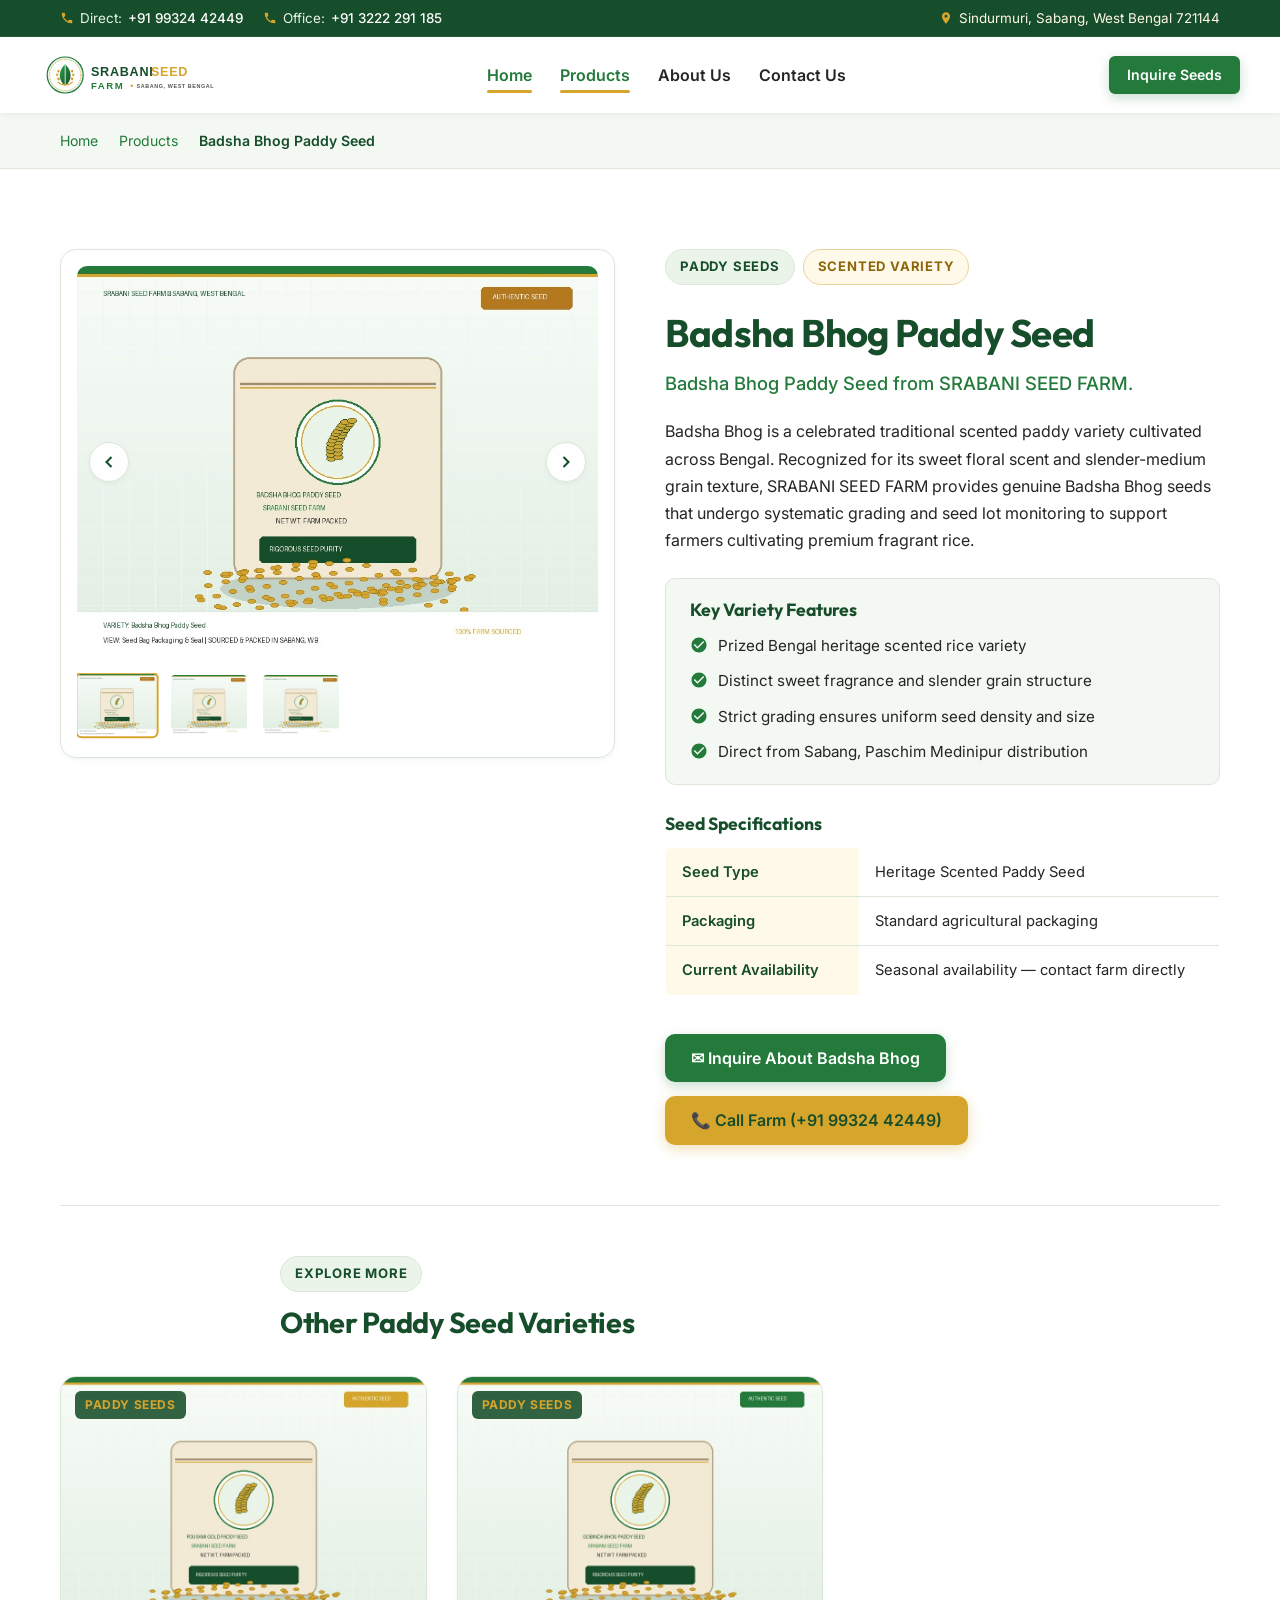
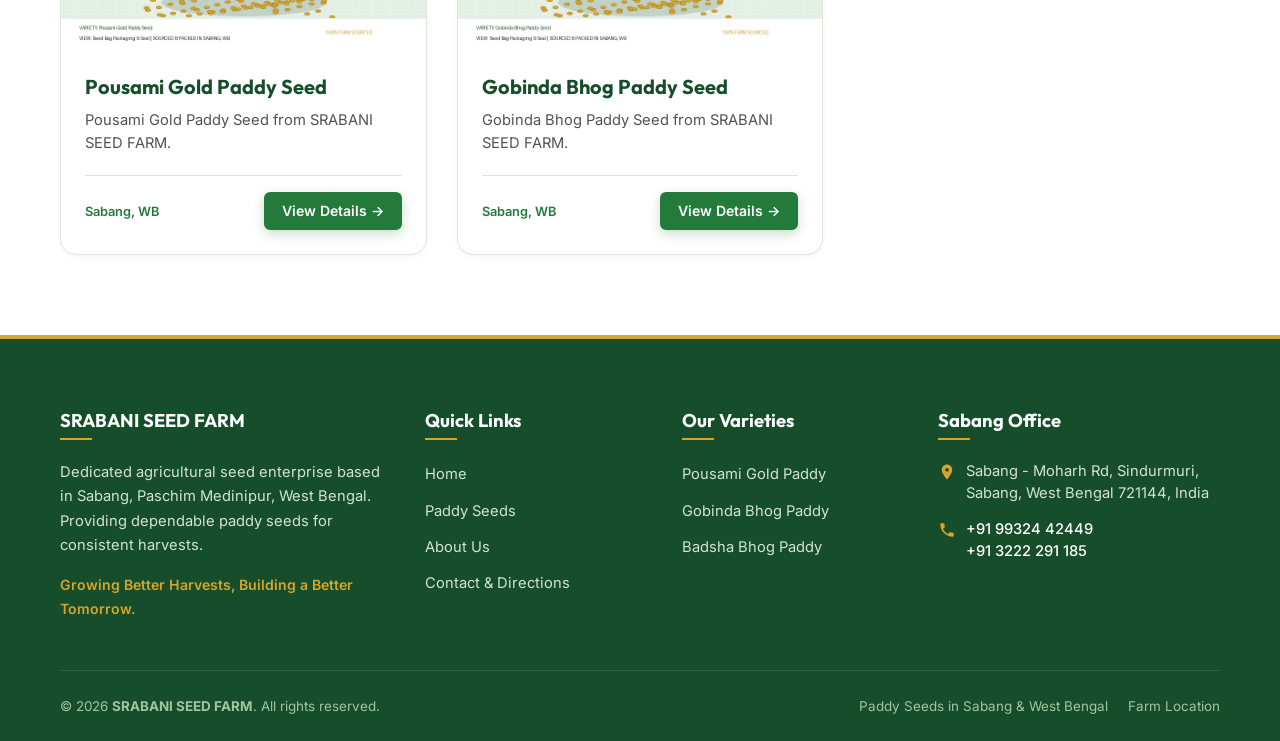
==== products/badsha-bhog/index.html @ 41fe7111 "Add Pousami Gold product page, robots.txt, and sitemap.xml - Created a new HTML file for the Pousami" ====
<!DOCTYPE html>
<html lang="en">
<head>
  <meta charset="UTF-8">
  <meta name="viewport" content="width=device-width, initial-scale=1.0">
  <title>Badsha Bhog Paddy Seed | SRABANI SEED FARM, Sabang</title>
  <meta name="description" content="Badsha Bhog heritage scented paddy seed from SRABANI SEED FARM in Sabang, West Bengal. Selected for delicate floral fragrance, fine grains, and strong field emergence.">
  <meta name="keywords" content="Badsha Bhog Paddy Seed, Badsha Bhog seeds West Bengal, scented rice seeds Sabang, heritage paddy seeds Bengal, SRABANI SEED FARM">
  <meta name="robots" content="index, follow">
  <link rel="canonical" href="https://srabaniseedfarm.com/products/badsha-bhog/">

  <!-- Open Graph -->
  <meta property="og:type" content="product">
  <meta property="og:url" content="https://srabaniseedfarm.com/products/badsha-bhog/">
  <meta property="og:title" content="Badsha Bhog Paddy Seed | SRABANI SEED FARM, Sabang">
  <meta property="og:description" content="Badsha Bhog Paddy Seed from SRABANI SEED FARM. Celebrated Bengal scented rice seed lot.">
  <meta property="og:image" content="https://srabaniseedfarm.com/assets/images/products/badsha-bhog-1.jpg">

  <!-- Twitter Card -->
  <meta name="twitter:card" content="summary_large_image">
  <meta name="twitter:title" content="Badsha Bhog Paddy Seed | SRABANI SEED FARM">
  <meta name="twitter:description" content="Badsha Bhog heritage scented paddy seed from SRABANI SEED FARM in Sabang, West Bengal.">
  <meta name="twitter:image" content="https://srabaniseedfarm.com/assets/images/products/badsha-bhog-1.jpg">

  <!-- Favicon & Manifest -->
  <link rel="icon" type="image/svg+xml" href="../../assets/images/favicon.svg">
  <link rel="manifest" href="../../manifest.webmanifest">
  <meta name="theme-color" content="#237A3B">

  <!-- Stylesheets -->
  <link rel="stylesheet" href="../../assets/css/style.css">
  <link rel="stylesheet" href="../../assets/css/responsive.css">

  <!-- Google Fonts -->
  <link rel="preconnect" href="https://fonts.googleapis.com">
  <link rel="preconnect" href="https://fonts.gstatic.com" crossorigin>
  <link href="https://fonts.googleapis.com/css2?family=Inter:wght@400;500;600;700&family=Outfit:wght@600;700;800&display=swap" rel="stylesheet">

  <!-- JSON-LD Structured Data: Breadcrumb & Product -->
  <script type="application/ld+json">
  {
    "@context": "https://schema.org",
    "@graph": [
      {
        "@type": "BreadcrumbList",
        "itemListElement": [
          {
            "@type": "ListItem",
            "position": 1,
            "name": "Home",
            "item": "https://srabaniseedfarm.com/"
          },
          {
            "@type": "ListItem",
            "position": 2,
            "name": "Paddy Seeds",
            "item": "https://srabaniseedfarm.com/products.html"
          },
          {
            "@type": "ListItem",
            "position": 3,
            "name": "Badsha Bhog Paddy Seed",
            "item": "https://srabaniseedfarm.com/products/badsha-bhog/"
          }
        ]
      },
      {
        "@type": "Product",
        "@id": "https://srabaniseedfarm.com/products/badsha-bhog/#product",
        "name": "Badsha Bhog Paddy Seed",
        "image": [
          "https://srabaniseedfarm.com/assets/images/products/badsha-bhog-1.jpg",
          "https://srabaniseedfarm.com/assets/images/products/badsha-bhog-2.jpg",
          "https://srabaniseedfarm.com/assets/images/products/badsha-bhog-3.jpg"
        ],
        "description": "Badsha Bhog is a celebrated traditional scented paddy variety cultivated across Bengal. Recognized for its sweet floral scent and slender-medium grain texture, SRABANI SEED FARM provides genuine Badsha Bhog seeds that undergo systematic grading and seed lot monitoring to support farmers cultivating premium fragrant rice.",
        "category": "Paddy Seeds",
        "brand": {
          "@type": "Brand",
          "name": "SRABANI SEED FARM"
        },
        "offers": {
          "@type": "Offer",
          "priceCurrency": "INR",
          "availability": "https://schema.org/InStock",
          "itemCondition": "https://schema.org/NewCondition",
          "url": "https://srabaniseedfarm.com/products/badsha-bhog/",
          "seller": {
            "@type": "LocalBusiness",
            "name": "SRABANI SEED FARM",
            "telephone": "+919932442449",
            "address": {
              "@type": "PostalAddress",
              "streetAddress": "Sabang - Moharh Rd, Sindurmuri",
              "addressLocality": "Sabang",
              "addressRegion": "West Bengal",
              "postalCode": "721144",
              "addressCountry": "IN"
            }
          }
        }
      }
    ]
  }
  </script>
</head>
<body>
  <a href="#mainContent" class="skip-link">Skip to main content</a>

  <!-- Top Utility Bar -->
  <aside class="top-bar" aria-label="Quick contact and location info">
    <div class="container top-bar-inner">
      <ul class="top-info-list">
        <li class="top-info-item">
          <svg viewBox="0 0 24 24"><path d="M6.62 10.79a15.053 15.053 0 006.59 6.59l2.2-2.2c.27-.27.67-.36 1.02-.24 1.12.37 2.33.57 3.57.57.55 0 1 .45 1 1V20c0 .55-.45 1-1 1-9.39 0-17-7.61-17-17 0-.55.45-1 1-1h3.5c.55 0 1 .45 1 1 0 1.25.2 2.45.57 3.57.11.35.03.74-.25 1.02l-2.2 2.2z"/></svg>
          <span>Direct:</span>
          <a href="tel:+919932442449" class="top-info-link">+91 99324 42449</a>
        </li>
        <li class="top-info-item">
          <svg viewBox="0 0 24 24"><path d="M20 15.5c-1.25 0-2.45-.2-3.57-.57a1.02 1.02 0 00-1.02.24l-2.2 2.2a15.053 15.053 0 01-6.59-6.59l2.2-2.2c.28-.28.36-.67.25-1.02A11.36 11.36 0 018.5 4c0-.55-.45-1-1-1H4c-.55 0-1 .45-1 1 0 9.39 7.61 17 17 17 .55 0 1-.45 1-1v-3.5c0-.55-.45-1-1-1z"/></svg>
          <span>Office:</span>
          <a href="tel:+913222291185" class="top-info-link">+91 3222 291 185</a>
        </li>
      </ul>
      <div class="top-location-badge">
        <svg width="14" height="14" viewBox="0 0 24 24" fill="#D6A52C"><path d="M12 2C8.13 2 5 5.13 5 9c0 5.25 7 13 7 13s7-7.75 7-13c0-3.87-3.13-7-7-7zm0 9.5c-1.38 0-2.5-1.12-2.5-2.5s1.12-2.5 2.5-2.5 2.5 1.12 2.5 2.5-1.12 2.5-2.5 2.5z"/></svg>
        <span>Sindurmuri, Sabang, West Bengal 721144</span>
      </div>
    </div>
  </aside>

  <!-- Main Header -->
  <header class="site-header">
    <div class="container navbar">
      <a href="../../index.html" class="brand-link" aria-label="SRABANI SEED FARM Homepage">
        <img src="../../assets/images/logo.svg" alt="SRABANI SEED FARM – Agricultural Seeds" class="brand-logo-img" width="220" height="55">
      </a>
      <nav aria-label="Main Navigation">
        <ul class="nav-menu">
          <li><a href="../../index.html" class="nav-link">Home</a></li>
          <li><a href="../../products.html" class="nav-link active">Products</a></li>
          <li><a href="../../about.html" class="nav-link">About Us</a></li>
          <li><a href="../../contact.html" class="nav-link">Contact Us</a></li>
        </ul>
      </nav>
      <a href="../../contact.html" class="btn btn-sm btn-primary nav-cta-btn">Inquire Seeds</a>
      <button type="button" class="mobile-nav-toggle" aria-label="Open mobile navigation menu" aria-expanded="false">
        <svg viewBox="0 0 24 24"><line x1="3" y1="6" x2="21" y2="6"></line><line x1="3" y1="12" x2="21" y2="12"></line><line x1="3" y1="18" x2="21" y2="18"></line></svg>
      </button>
    </div>
  </header>

  <!-- Mobile Drawer -->
  <div class="mobile-drawer" role="dialog" aria-modal="true" aria-label="Mobile Navigation Drawer">
    <div class="mobile-drawer-header">
      <img src="../../assets/images/logo.svg" alt="SRABANI SEED FARM" width="160" height="40">
      <button type="button" class="mobile-drawer-close" aria-label="Close navigation menu">&times;</button>
    </div>
    <ul class="mobile-nav-list">
      <li><a href="../../index.html" class="mobile-nav-link">Home</a></li>
      <li><a href="../../products.html" class="mobile-nav-link active">Products</a></li>
      <li><a href="../../about.html" class="mobile-nav-link">About Us</a></li>
      <li><a href="../../contact.html" class="mobile-nav-link">Contact Us</a></li>
    </ul>
    <div class="mobile-drawer-contact">
      <p style="font-size: 0.85rem; color: #525252; margin-bottom: 8px;"><strong>Farm Address:</strong><br>Sabang - Moharh Rd, Sindurmuri, Sabang, WB 721144</p>
      <a href="tel:+919932442449" class="btn btn-sm btn-primary btn-block">📞 Call +91 99324 42449</a>
    </div>
  </div>
  <div class="mobile-drawer-overlay"></div>

  <!-- Breadcrumb Bar -->
  <section class="section-bg-alt" style="padding: 16px 0; border-bottom: 1px solid var(--border-light);">
    <div class="container">
      <nav class="breadcrumb-nav" style="justify-content: flex-start; color: var(--muted-text);" aria-label="Breadcrumbs">
        <a href="../../index.html" style="color: var(--primary-green);">Home</a>
        <span class="breadcrumb-separator">/</span>
        <a href="../../products.html" style="color: var(--primary-green);">Products</a>
        <span class="breadcrumb-separator">/</span>
        <span id="breadcrumbProduct" aria-current="page" style="color: var(--dark-green); font-weight: 600;">Badsha Bhog Paddy Seed</span>
      </nav>
    </div>
  </section>

  <!-- Main Content (Pre-rendered for complete SEO crawlability & hydrated by JS) -->
  <main id="mainContent" class="section">
    <div class="container">
      <div id="productDetailsApp" data-static-slug="badsha-bhog">
        <div class="product-details-container">
          <!-- Left Column: Carousel Mount -->
          <div id="carouselMount">
            <div class="carousel-wrapper">
              <div class="carousel-viewport">
                <img 
                  id="carouselMainImg" 
                  src="../../assets/images/products/badsha-bhog-1.jpg" 
                  alt="Badsha Bhog Paddy Seed premium scented seed lot" 
                  class="carousel-main-img fallbackable"
                  width="800"
                  height="600"
                >
                <button type="button" class="carousel-nav-btn carousel-prev-btn" aria-label="Previous Image">
                  <svg width="20" height="20" viewBox="0 0 24 24" fill="none" stroke="currentColor" stroke-width="2.5"><polyline points="15 18 9 12 15 6"></polyline></svg>
                </button>
                <button type="button" class="carousel-nav-btn carousel-next-btn" aria-label="Next Image">
                  <svg width="20" height="20" viewBox="0 0 24 24" fill="none" stroke="currentColor" stroke-width="2.5"><polyline points="9 18 15 12 9 6"></polyline></svg>
                </button>
              </div>
              <div class="carousel-thumbnails">
                <button type="button" class="carousel-thumb-btn active" data-index="0" aria-label="View photo 1">
                  <img src="../../assets/images/products/badsha-bhog-1.jpg" alt="Badsha Bhog seed package" class="carousel-thumb-img fallbackable">
                </button>
                <button type="button" class="carousel-thumb-btn" data-index="1" aria-label="View photo 2">
                  <img src="../../assets/images/products/badsha-bhog-2.jpg" alt="Badsha Bhog grain sample" class="carousel-thumb-img fallbackable">
                </button>
                <button type="button" class="carousel-thumb-btn" data-index="2" aria-label="View photo 3">
                  <img src="../../assets/images/products/badsha-bhog-3.jpg" alt="Badsha Bhog farm tillers" class="carousel-thumb-img fallbackable">
                </button>
              </div>
            </div>
          </div>

          <!-- Right Column: Pre-rendered Product Information -->
          <div class="product-info-col">
            <div class="product-badge-group">
              <span id="productCategory" class="pill-badge">Paddy Seeds</span>
              <span class="pill-badge pill-badge-gold">Scented Variety</span>
            </div>

            <h1 id="productTitle" class="product-detail-title">Badsha Bhog Paddy Seed</h1>

            <p id="productShortDesc" class="product-short-desc">
              Badsha Bhog Paddy Seed from SRABANI SEED FARM.
            </p>

            <div id="productFullDesc" class="product-full-desc">
              Badsha Bhog is a celebrated traditional scented paddy variety cultivated across Bengal. Recognized for its sweet floral scent and slender-medium grain texture, SRABANI SEED FARM provides genuine Badsha Bhog seeds that undergo systematic grading and seed lot monitoring to support farmers cultivating premium fragrant rice.
            </div>

            <div id="productFeaturesWrap" class="product-features-wrap">
              <h3 class="features-heading">Key Variety Features</h3>
              <ul id="productFeaturesList" class="features-list">
                <li class="feature-item">
                  <svg viewBox="0 0 24 24"><path d="M12 2C6.48 2 2 6.48 2 12s4.48 10 10 10 10-4.48 10-10S17.52 2 12 2zm-2 15l-5-5 1.41-1.41L10 14.17l7.59-7.59L19 8l-9 9z"/></svg>
                  <span>Prized Bengal heritage scented rice variety</span>
                </li>
                <li class="feature-item">
                  <svg viewBox="0 0 24 24"><path d="M12 2C6.48 2 2 6.48 2 12s4.48 10 10 10 10-4.48 10-10S17.52 2 12 2zm-2 15l-5-5 1.41-1.41L10 14.17l7.59-7.59L19 8l-9 9z"/></svg>
                  <span>Distinct sweet fragrance and slender grain structure</span>
                </li>
                <li class="feature-item">
                  <svg viewBox="0 0 24 24"><path d="M12 2C6.48 2 2 6.48 2 12s4.48 10 10 10 10-4.48 10-10S17.52 2 12 2zm-2 15l-5-5 1.41-1.41L10 14.17l7.59-7.59L19 8l-9 9z"/></svg>
                  <span>Strict grading ensures uniform seed density and size</span>
                </li>
                <li class="feature-item">
                  <svg viewBox="0 0 24 24"><path d="M12 2C6.48 2 2 6.48 2 12s4.48 10 10 10 10-4.48 10-10S17.52 2 12 2zm-2 15l-5-5 1.41-1.41L10 14.17l7.59-7.59L19 8l-9 9z"/></svg>
                  <span>Direct from Sabang, Paschim Medinipur distribution</span>
                </li>
              </ul>
            </div>

            <!-- Specifications Table -->
            <div id="productSpecsWrap" class="product-specs-wrap">
              <h3 class="specs-heading">Seed Specifications</h3>
              <table class="specs-table">
                <caption class="sr-only" style="position: absolute; width: 1px; height: 1px; padding: 0; margin: -1px; overflow: hidden; clip: rect(0,0,0,0); border: 0;">Badsha Bhog Seed Specifications</caption>
                <tbody id="productSpecsBody">
                  <tr>
                    <th scope="row">Seed Type</th>
                    <td>Heritage Scented Paddy Seed</td>
                  </tr>
                  <tr>
                    <th scope="row">Packaging</th>
                    <td>Standard agricultural packaging</td>
                  </tr>
                  <tr>
                    <th scope="row">Current Availability</th>
                    <td>Seasonal availability — contact farm directly</td>
                  </tr>
                </tbody>
              </table>
            </div>

            <div class="product-cta-group">
              <a id="inquireProductBtn" href="../../contact.html?product=Badsha%20Bhog%20Paddy%20Seed" class="btn btn-primary">
                ✉ Inquire About Badsha Bhog
              </a>
              <a href="tel:+919932442449" class="btn btn-golden">
                📞 Call Farm (+91 99324 42449)
              </a>
            </div>
          </div>
        </div>

        <!-- Related Products Section -->
        <section id="relatedProductsSection" class="related-products-section">
          <div class="section-heading-wrap" style="margin-bottom: 36px; text-align: left;">
            <span class="pill-badge">Explore More</span>
            <h2 class="section-title" style="font-size: 1.8rem;">Other Paddy Seed Varieties</h2>
          </div>
          <div id="relatedProductsGrid" class="products-grid">
            <article class="product-card">
              <div class="product-card-img-wrap">
                <a href="../pousami-gold/index.html">
                  <img src="../../assets/images/products/pousami-gold-1.jpg" alt="Pousami Gold Paddy Seed" class="product-card-img fallbackable" loading="lazy">
                </a>
                <span class="product-card-badge">Paddy Seeds</span>
              </div>
              <div class="product-card-body">
                <h3 class="product-card-title"><a href="../pousami-gold/index.html">Pousami Gold Paddy Seed</a></h3>
                <p class="product-card-desc">Pousami Gold Paddy Seed from SRABANI SEED FARM.</p>
                <div class="product-card-footer">
                  <span class="product-origin-label">Sabang, WB</span>
                  <a href="../pousami-gold/index.html" class="btn btn-sm btn-primary">View Details &rarr;</a>
                </div>
              </div>
            </article>

            <article class="product-card">
              <div class="product-card-img-wrap">
                <a href="../gobinda-bhog/index.html">
                  <img src="../../assets/images/products/gobinda-bhog-1.jpg" alt="Gobinda Bhog Paddy Seed" class="product-card-img fallbackable" loading="lazy">
                </a>
                <span class="product-card-badge">Paddy Seeds</span>
              </div>
              <div class="product-card-body">
                <h3 class="product-card-title"><a href="../gobinda-bhog/index.html">Gobinda Bhog Paddy Seed</a></h3>
                <p class="product-card-desc">Gobinda Bhog Paddy Seed from SRABANI SEED FARM.</p>
                <div class="product-card-footer">
                  <span class="product-origin-label">Sabang, WB</span>
                  <a href="../gobinda-bhog/index.html" class="btn btn-sm btn-primary">View Details &rarr;</a>
                </div>
              </div>
            </article>
          </div>
        </section>
      </div>

      <div id="productNotFound" style="display: none;"></div>
    </div>
  </main>

  <!-- Footer -->
  <footer class="site-footer">
    <div class="container">
      <div class="footer-grid">
        <div>
          <h3 class="footer-col-title">SRABANI SEED FARM</h3>
          <p class="footer-about-text">
            Dedicated agricultural seed enterprise based in Sabang, Paschim Medinipur, West Bengal. Providing dependable paddy seeds for consistent harvests.
          </p>
          <div style="color: var(--golden); font-size: 0.88rem; font-weight: 600;">
            Growing Better Harvests, Building a Better Tomorrow.
          </div>
        </div>
        <div>
          <h4 class="footer-col-title">Quick Links</h4>
          <ul class="footer-links-list">
            <li><a href="../../index.html" class="footer-link">Home</a></li>
            <li><a href="../../products.html" class="footer-link">Paddy Seeds</a></li>
            <li><a href="../../about.html" class="footer-link">About Us</a></li>
            <li><a href="../../contact.html" class="footer-link">Contact & Directions</a></li>
          </ul>
        </div>
        <div>
          <h4 class="footer-col-title">Our Varieties</h4>
          <ul class="footer-links-list">
            <li><a href="../pousami-gold/index.html" class="footer-link">Pousami Gold Paddy</a></li>
            <li><a href="../gobinda-bhog/index.html" class="footer-link">Gobinda Bhog Paddy</a></li>
            <li><a href="../badsha-bhog/index.html" class="footer-link">Badsha Bhog Paddy</a></li>
          </ul>
        </div>
        <div>
          <h4 class="footer-col-title">Sabang Office</h4>
          <ul class="footer-contact-list">
            <li class="footer-contact-item">
              <svg viewBox="0 0 24 24"><path d="M12 2C8.13 2 5 5.13 5 9c0 5.25 7 13 7 13s7-7.75 7-13c0-3.87-3.13-7-7-7zm0 9.5c-1.38 0-2.5-1.12-2.5-2.5s1.12-2.5 2.5-2.5 2.5 1.12 2.5 2.5-1.12 2.5-2.5 2.5z"/></svg>
              <span>Sabang - Moharh Rd, Sindurmuri, Sabang, West Bengal 721144, India</span>
            </li>
            <li class="footer-contact-item">
              <svg viewBox="0 0 24 24"><path d="M6.62 10.79a15.053 15.053 0 006.59 6.59l2.2-2.2c.27-.27.67-.36 1.02-.24 1.12.37 2.33.57 3.57.57.55 0 1 .45 1 1V20c0 .55-.45 1-1 1-9.39 0-17-7.61-17-17 0-.55.45-1 1-1h3.5c.55 0 1 .45 1 1 0 1.25.2 2.45.57 3.57.11.35.03.74-.25 1.02l-2.2 2.2z"/></svg>
              <div>
                <a href="tel:+919932442449">+91 99324 42449</a><br>
                <a href="tel:+913222291185">+91 3222 291 185</a>
              </div>
            </li>
          </ul>
        </div>
      </div>
      <div class="footer-bottom">
        <div>
          &copy; <span class="current-year">2026</span> <strong>SRABANI SEED FARM</strong>. All rights reserved.
        </div>
        <div class="footer-bottom-links">
          <span>Paddy Seeds in Sabang &amp; West Bengal</span>
          <a href="../../contact.html">Farm Location</a>
        </div>
      </div>
    </div>
  </footer>

  <aside class="floating-contact-bar" aria-label="Mobile quick actions">
    <div class="floating-contact-inner">
      <a href="tel:+919932442449" class="btn btn-sm btn-primary">
        📞 Call Farm
      </a>
      <a href="../../contact.html?product=Badsha%20Bhog" class="btn btn-sm btn-golden">
        ✉ Inquire
      </a>
    </div>
  </aside>

  <!-- JavaScript -->
  <script src="../../assets/js/main.js" defer></script>
  <script src="../../assets/js/product-details.js" defer></script>
  <script src="../../assets/js/seo.js" defer></script>
</body>
</html>
---- assets/css/style.css ----
/* ==========================================================================
   SRABANI SEED FARM – Master Stylesheet
   Color Palette:
   - Primary Green: #237A3B
   - Dark Green:    #164D2A
   - Golden:        #D6A52C
   - White:         #FFFFFF
   - Light Green:   #EAF4E9
   - Cream:         #FFF9E9
   - Dark Text:     #252525
   ========================================================================== */

:root {
  --primary-green: #237A3B;
  --dark-green: #164D2A;
  --golden: #D6A52C;
  --golden-hover: #BF8E1B;
  --golden-light: #FFF4D6;
  --white: #FFFFFF;
  --light-green: #EAF4E9;
  --light-green-alt: #F3F8F2;
  --cream: #FFF9E9;
  --dark-text: #252525;
  --muted-text: #525252;
  --border-light: #DCE7DA;
  --border-golden: #EBD49C;
  --focus-ring: rgba(214, 165, 44, 0.45);
  
  --font-sans: 'Inter', -apple-system, BlinkMacSystemFont, "Segoe UI", Roboto, "Helvetica Neue", Arial, sans-serif;
  --font-heading: 'Outfit', -apple-system, BlinkMacSystemFont, "Segoe UI", Roboto, sans-serif;
  
  --shadow-sm: 0 2px 5px rgba(22, 77, 42, 0.05);
  --shadow-md: 0 6px 18px rgba(22, 77, 42, 0.08);
  --shadow-lg: 0 14px 34px rgba(22, 77, 42, 0.12);
  --shadow-hover: 0 10px 25px rgba(35, 122, 59, 0.18);
  
  --radius-sm: 6px;
  --radius-md: 10px;
  --radius-lg: 16px;
  --radius-full: 9999px;
  
  --transition-fast: 0.2s ease;
  --transition-normal: 0.3s ease;
  --max-width: 1200px;
}

/* ==========================================================================
   Base & Reset
   ========================================================================== */

*, *::before, *::after {
  box-sizing: border-box;
  margin: 0;
  padding: 0;
}

html {
  font-size: 16px;
  scroll-behavior: smooth;
  -webkit-text-size-adjust: 100%;
}

body {
  font-family: var(--font-sans);
  font-size: 1rem;
  line-height: 1.65;
  color: var(--dark-text);
  background-color: var(--white);
  overflow-x: hidden;
  display: flex;
  flex-direction: column;
  min-height: 100vh;
}

img, svg {
  display: block;
  max-width: 100%;
  height: auto;
}

a {
  color: var(--primary-green);
  text-decoration: none;
  transition: color var(--transition-fast);
}

a:hover {
  color: var(--dark-green);
}

a:focus-visible, button:focus-visible, input:focus-visible, textarea:focus-visible {
  outline: 3px solid var(--golden);
  outline-offset: 3px;
}

/* Skip link for Accessibility */
.skip-link {
  position: absolute;
  top: -100px;
  left: 20px;
  background: var(--dark-green);
  color: var(--white);
  padding: 12px 20px;
  z-index: 9999;
  border-radius: var(--radius-sm);
  font-weight: 600;
  transition: top var(--transition-fast);
}

.skip-link:focus {
  top: 20px;
}

/* Container */
.container {
  width: 100%;
  max-width: var(--max-width);
  margin-left: auto;
  margin-right: auto;
  padding-left: 20px;
  padding-right: 20px;
}

.container-narrow {
  max-width: 860px;
}

/* Typography Helpers */
h1, h2, h3, h4, h5, h6 {
  font-family: var(--font-heading);
  color: var(--dark-green);
  line-height: 1.25;
  font-weight: 700;
  margin-bottom: 0.6rem;
}

h1 {
  font-size: 2.5rem;
  letter-spacing: -0.02em;
}

h2 {
  font-size: 2rem;
  letter-spacing: -0.01em;
}

h3 {
  font-size: 1.4rem;
}

p {
  margin-bottom: 1rem;
}

p:last-child {
  margin-bottom: 0;
}

.lead {
  font-size: 1.15rem;
  line-height: 1.7;
  color: var(--muted-text);
}

/* ==========================================================================
   Buttons & Pills
   ========================================================================== */

.btn {
  display: inline-flex;
  align-items: center;
  justify-content: center;
  gap: 8px;
  font-family: var(--font-sans);
  font-size: 1rem;
  font-weight: 600;
  padding: 12px 24px;
  border-radius: var(--radius-md);
  border: 2px solid transparent;
  cursor: pointer;
  transition: all var(--transition-normal);
  text-decoration: none;
  line-height: 1.3;
}

.btn-primary {
  background-color: var(--primary-green);
  color: var(--white);
  border-color: var(--primary-green);
  box-shadow: 0 4px 12px rgba(35, 122, 59, 0.25);
}

.btn-primary:hover {
  background-color: var(--dark-green);
  border-color: var(--dark-green);
  color: var(--white);
  transform: translateY(-2px);
  box-shadow: var(--shadow-hover);
}

.btn-golden {
  background-color: var(--golden);
  color: var(--dark-green);
  border-color: var(--golden);
  box-shadow: 0 4px 14px rgba(214, 165, 44, 0.35);
}

.btn-golden:hover {
  background-color: var(--golden-hover);
  border-color: var(--golden-hover);
  color: var(--white);
  transform: translateY(-2px);
}

.btn-outline {
  background-color: transparent;
  color: var(--white);
  border-color: var(--white);
}

.btn-outline:hover {
  background-color: var(--white);
  color: var(--dark-green);
  transform: translateY(-2px);
}

.btn-outline-green {
  background-color: transparent;
  color: var(--primary-green);
  border-color: var(--primary-green);
}

.btn-outline-green:hover {
  background-color: var(--primary-green);
  color: var(--white);
}

.btn-sm {
  padding: 8px 16px;
  font-size: 0.88rem;
  border-radius: var(--radius-sm);
}

.btn-block {
  width: 100%;
}

.pill-badge {
  display: inline-flex;
  align-items: center;
  gap: 6px;
  background-color: var(--light-green);
  color: var(--dark-green);
  font-size: 0.82rem;
  font-weight: 700;
  text-transform: uppercase;
  letter-spacing: 0.06em;
  padding: 6px 14px;
  border-radius: var(--radius-full);
  margin-bottom: 12px;
  border: 1px solid var(--border-light);
}

.pill-badge-gold {
  background-color: var(--cream);
  color: #8C660B;
  border-color: var(--border-golden);
}

/* ==========================================================================
   Header & Navigation
   ========================================================================== */

/* Top Utility Bar */
.top-bar {
  background-color: var(--dark-green);
  color: var(--light-green);
  font-size: 0.84rem;
  padding: 7px 0;
  border-bottom: 1px solid rgba(255, 255, 255, 0.08);
}

.top-bar-inner {
  display: flex;
  align-items: center;
  justify-content: space-between;
  flex-wrap: wrap;
  gap: 12px;
}

.top-info-list {
  display: flex;
  align-items: center;
  gap: 20px;
  list-style: none;
}

.top-info-item {
  display: inline-flex;
  align-items: center;
  gap: 6px;
}

.top-info-item svg {
  width: 14px;
  height: 14px;
  fill: var(--golden);
}

.top-info-link {
  color: var(--white);
  font-weight: 500;
}

.top-info-link:hover {
  color: var(--golden);
  text-decoration: underline;
}

.top-location-badge {
  display: inline-flex;
  align-items: center;
  gap: 6px;
  color: var(--cream);
}

/* Main Navbar */
.site-header {
  position: sticky;
  top: 0;
  z-index: 1000;
  background-color: var(--white);
  box-shadow: var(--shadow-sm);
  transition: box-shadow var(--transition-normal);
}

.navbar {
  display: flex;
  align-items: center;
  justify-content: space-between;
  padding: 14px 0;
}

.brand-link {
  display: inline-flex;
  align-items: center;
  gap: 12px;
  text-decoration: none;
}

.brand-logo-img {
  height: 48px;
  width: auto;
}

.nav-menu {
  display: flex;
  align-items: center;
  gap: 28px;
  list-style: none;
}

.nav-link {
  font-weight: 600;
  color: var(--dark-text);
  padding: 6px 0;
  position: relative;
  transition: color var(--transition-fast);
}

.nav-link:hover {
  color: var(--primary-green);
}

.nav-link.active {
  color: var(--primary-green);
}

.nav-link.active::after {
  content: '';
  position: absolute;
  bottom: -2px;
  left: 0;
  width: 100%;
  height: 3px;
  background-color: var(--golden);
  border-radius: var(--radius-full);
}

.nav-cta-btn {
  margin-left: 8px;
}

/* Mobile Nav Toggle */
.mobile-nav-toggle {
  display: none;
  background: none;
  border: 1px solid var(--border-light);
  border-radius: var(--radius-sm);
  padding: 8px 10px;
  cursor: pointer;
  color: var(--dark-green);
}

.mobile-nav-toggle svg {
  width: 24px;
  height: 24px;
  stroke: var(--dark-green);
}

/* Mobile Drawer */
.mobile-drawer {
  position: fixed;
  top: 0;
  right: -100%;
  width: 82%;
  max-width: 340px;
  height: 100%;
  background-color: var(--white);
  box-shadow: -5px 0 25px rgba(0, 0, 0, 0.15);
  z-index: 1100;
  transition: right 0.3s cubic-bezier(0.4, 0, 0.2, 1);
  padding: 24px 20px;
  display: flex;
  flex-direction: column;
  overflow-y: auto;
}

.mobile-drawer.open {
  right: 0;
}

.mobile-drawer-header {
  display: flex;
  align-items: center;
  justify-content: space-between;
  padding-bottom: 16px;
  margin-bottom: 20px;
  border-bottom: 1px solid var(--border-light);
}

.mobile-drawer-close {
  background: none;
  border: none;
  font-size: 1.6rem;
  color: var(--dark-text);
  cursor: pointer;
  padding: 4px;
}

.mobile-nav-list {
  list-style: none;
  display: flex;
  flex-direction: column;
  gap: 16px;
}

.mobile-nav-link {
  display: block;
  font-size: 1.1rem;
  font-weight: 600;
  color: var(--dark-text);
  padding: 8px 0;
  border-bottom: 1px solid var(--light-green);
}

.mobile-nav-link.active {
  color: var(--primary-green);
  border-color: var(--golden);
}

.mobile-drawer-contact {
  margin-top: auto;
  padding-top: 24px;
  border-top: 1px solid var(--border-light);
}

.mobile-drawer-overlay {
  position: fixed;
  inset: 0;
  background-color: rgba(22, 77, 42, 0.5);
  backdrop-filter: blur(2px);
  z-index: 1050;
  opacity: 0;
  pointer-events: none;
  transition: opacity 0.3s ease;
}

.mobile-drawer-overlay.active {
  opacity: 1;
  pointer-events: auto;
}

/* ==========================================================================
   Hero Section
   ========================================================================== */

.hero-section {
  position: relative;
  background-color: var(--dark-green);
  background-image: linear-gradient(rgba(22, 77, 42, 0.84), rgba(15, 52, 28, 0.9)), url('../images/hero/hero-bg.jpg');
  background-size: cover;
  background-position: center;
  color: var(--white);
  padding: 90px 0 110px;
  overflow: hidden;
}

.hero-content {
  max-width: 800px;
  position: relative;
  z-index: 2;
}

.hero-pill {
  display: inline-flex;
  align-items: center;
  gap: 8px;
  background-color: rgba(255, 255, 255, 0.12);
  border: 1px solid rgba(214, 165, 44, 0.4);
  color: var(--cream);
  font-size: 0.85rem;
  font-weight: 600;
  padding: 6px 16px;
  border-radius: var(--radius-full);
  margin-bottom: 20px;
  backdrop-filter: blur(4px);
}

.hero-title {
  color: var(--white);
  font-size: 3.2rem;
  line-height: 1.15;
  margin-bottom: 20px;
  font-weight: 800;
}

.hero-title .highlight-gold {
  color: var(--golden);
  text-decoration: underline;
  text-decoration-color: rgba(214, 165, 44, 0.4);
  text-underline-offset: 6px;
}

.hero-description {
  font-size: 1.22rem;
  line-height: 1.7;
  color: #EDF5EC;
  margin-bottom: 32px;
  max-width: 700px;
}

.hero-actions {
  display: flex;
  align-items: center;
  gap: 16px;
  flex-wrap: wrap;
}

/* Hero Feature Strip */
.hero-highlights-strip {
  background-color: var(--cream);
  border-bottom: 1px solid var(--border-golden);
  padding: 24px 0;
}

.highlights-grid {
  display: grid;
  grid-template-columns: repeat(4, 1fr);
  gap: 20px;
}

.highlight-item {
  display: flex;
  align-items: center;
  gap: 14px;
}

.highlight-icon-box {
  width: 48px;
  height: 48px;
  border-radius: var(--radius-md);
  background-color: var(--light-green);
  display: flex;
  align-items: center;
  justify-content: center;
  flex-shrink: 0;
  border: 1px solid var(--border-light);
}

.highlight-icon-box svg {
  width: 24px;
  height: 24px;
  fill: var(--primary-green);
}

.highlight-title {
  font-size: 0.95rem;
  font-weight: 700;
  color: var(--dark-green);
  margin-bottom: 2px;
}

.highlight-desc {
  font-size: 0.82rem;
  color: var(--muted-text);
  line-height: 1.4;
  margin: 0;
}

/* ==========================================================================
   Page Headers (Subpages)
   ========================================================================== */

.page-header {
  background: linear-gradient(135deg, var(--dark-green) 0%, var(--primary-green) 100%);
  color: var(--white);
  padding: 60px 0;
  position: relative;
  text-align: center;
}

.page-header-title {
  color: var(--white);
  font-size: 2.6rem;
  margin-bottom: 12px;
}

.page-header-subtitle {
  font-size: 1.15rem;
  color: var(--light-green);
  max-width: 680px;
  margin: 0 auto 18px;
}

/* Breadcrumbs */
.breadcrumb-nav {
  display: flex;
  align-items: center;
  justify-content: center;
  gap: 8px;
  font-size: 0.88rem;
  color: rgba(255, 255, 255, 0.75);
}

.breadcrumb-nav a {
  color: var(--golden-light);
}

.breadcrumb-nav a:hover {
  color: var(--white);
  text-decoration: underline;
}

.breadcrumb-separator {
  color: rgba(255, 255, 255, 0.4);
}

/* ==========================================================================
   Section Layouts & General Components
   ========================================================================== */

.section {
  padding: 80px 0;
}

.section-bg-alt {
  background-color: var(--light-green-alt);
}

.section-bg-cream {
  background-color: var(--cream);
}

.section-heading-wrap {
  text-align: center;
  max-width: 720px;
  margin: 0 auto 50px;
}

.section-title {
  font-size: 2.2rem;
  margin-bottom: 14px;
}

.section-desc {
  font-size: 1.1rem;
  color: var(--muted-text);
}

/* ==========================================================================
   Product Cards & Grid
   ========================================================================== */

.products-grid {
  display: grid;
  grid-template-columns: repeat(3, 1fr);
  gap: 30px;
}

.product-card {
  background-color: var(--white);
  border-radius: var(--radius-lg);
  border: 1px solid var(--border-light);
  overflow: hidden;
  box-shadow: var(--shadow-sm);
  display: flex;
  flex-direction: column;
  transition: transform var(--transition-normal), box-shadow var(--transition-normal), border-color var(--transition-normal);
}

.product-card:hover {
  transform: translateY(-6px);
  box-shadow: var(--shadow-lg);
  border-color: var(--border-golden);
}

.product-card-img-wrap {
  position: relative;
  width: 100%;
  aspect-ratio: 4 / 3;
  background-color: var(--light-green);
  overflow: hidden;
}

.product-card-img {
  width: 100%;
  height: 100%;
  object-fit: cover;
  transition: transform 0.5s ease;
}

.product-card:hover .product-card-img {
  transform: scale(1.05);
}

.product-card-badge {
  position: absolute;
  top: 14px;
  left: 14px;
  background-color: rgba(22, 77, 42, 0.88);
  color: var(--golden);
  font-size: 0.75rem;
  font-weight: 700;
  text-transform: uppercase;
  letter-spacing: 0.05em;
  padding: 4px 10px;
  border-radius: var(--radius-sm);
  backdrop-filter: blur(4px);
}

.product-card-body {
  padding: 24px;
  display: flex;
  flex-direction: column;
  flex-grow: 1;
}

.product-card-title {
  font-size: 1.25rem;
  margin-bottom: 10px;
  color: var(--dark-green);
}

.product-card-title a {
  color: inherit;
}

.product-card-title a:hover {
  color: var(--primary-green);
}

.product-card-desc {
  font-size: 0.92rem;
  color: var(--muted-text);
  line-height: 1.55;
  margin-bottom: 20px;
  flex-grow: 1;
}

.product-card-footer {
  display: flex;
  align-items: center;
  justify-content: space-between;
  padding-top: 16px;
  border-top: 1px solid var(--border-light);
}

.product-origin-label {
  font-size: 0.8rem;
  color: var(--primary-green);
  font-weight: 600;
}

/* ==========================================================================
   Dynamic Product Details Page & Carousel
   ========================================================================== */

.product-details-container {
  display: grid;
  grid-template-columns: 1fr 1fr;
  gap: 50px;
  align-items: flex-start;
  margin-bottom: 60px;
}

/* Carousel */
.carousel-wrapper {
  background-color: var(--white);
  border: 1px solid var(--border-light);
  border-radius: var(--radius-lg);
  padding: 16px;
  box-shadow: var(--shadow-sm);
}

.carousel-viewport {
  position: relative;
  width: 100%;
  aspect-ratio: 4 / 3;
  border-radius: var(--radius-md);
  overflow: hidden;
  background-color: var(--light-green);
}

.carousel-main-img {
  width: 100%;
  height: 100%;
  object-fit: cover;
  transition: opacity 0.3s ease;
}

.carousel-nav-btn {
  position: absolute;
  top: 50%;
  transform: translateY(-50%);
  background-color: rgba(255, 255, 255, 0.9);
  border: 1px solid var(--border-light);
  color: var(--dark-green);
  width: 40px;
  height: 40px;
  border-radius: 50%;
  display: flex;
  align-items: center;
  justify-content: center;
  cursor: pointer;
  transition: all var(--transition-fast);
  box-shadow: var(--shadow-sm);
  z-index: 5;
}

.carousel-nav-btn:hover {
  background-color: var(--dark-green);
  color: var(--white);
}

.carousel-prev-btn {
  left: 12px;
}

.carousel-next-btn {
  right: 12px;
}

.carousel-thumbnails {
  display: flex;
  gap: 12px;
  margin-top: 16px;
  overflow-x: auto;
  padding-bottom: 4px;
}

.carousel-thumb-btn {
  flex: 0 0 80px;
  height: 64px;
  border-radius: var(--radius-sm);
  overflow: hidden;
  border: 2px solid transparent;
  background: none;
  cursor: pointer;
  padding: 0;
  transition: border-color var(--transition-fast), transform var(--transition-fast);
}

.carousel-thumb-btn.active {
  border-color: var(--golden);
  transform: scale(1.04);
}

.carousel-thumb-img {
  width: 100%;
  height: 100%;
  object-fit: cover;
}

/* Product Info Column */
.product-info-col {
  display: flex;
  flex-direction: column;
}

.product-badge-group {
  display: flex;
  gap: 8px;
  flex-wrap: wrap;
  margin-bottom: 12px;
}

.product-detail-title {
  font-size: 2.4rem;
  margin-bottom: 12px;
}

.product-short-desc {
  font-size: 1.15rem;
  font-weight: 500;
  color: var(--primary-green);
  margin-bottom: 20px;
  line-height: 1.6;
}

.product-full-desc {
  font-size: 1rem;
  color: var(--dark-text);
  line-height: 1.7;
  margin-bottom: 24px;
}

/* Features List */
.product-features-wrap {
  margin-bottom: 28px;
  background-color: var(--light-green-alt);
  padding: 20px 24px;
  border-radius: var(--radius-md);
  border: 1px solid var(--border-light);
}

.features-heading {
  font-size: 1.1rem;
  color: var(--dark-green);
  margin-bottom: 12px;
}

.features-list {
  list-style: none;
  display: flex;
  flex-direction: column;
  gap: 10px;
}

.feature-item {
  display: flex;
  align-items: flex-start;
  gap: 10px;
  font-size: 0.95rem;
  color: var(--dark-text);
}

.feature-item svg {
  width: 18px;
  height: 18px;
  fill: var(--primary-green);
  flex-shrink: 0;
  margin-top: 3px;
}

/* Specifications Table (Rendered only when data exists) */
.product-specs-wrap {
  margin-bottom: 28px;
}

.specs-heading {
  font-size: 1.1rem;
  margin-bottom: 12px;
}

.specs-table {
  width: 100%;
  border-collapse: collapse;
  background-color: var(--white);
  border: 1px solid var(--border-light);
  border-radius: var(--radius-sm);
  overflow: hidden;
}

.specs-table th, .specs-table td {
  padding: 12px 16px;
  text-align: left;
  border-bottom: 1px solid var(--border-light);
  font-size: 0.92rem;
}

.specs-table th {
  background-color: var(--cream);
  color: var(--dark-green);
  width: 35%;
  font-weight: 600;
}

.specs-table tr:last-child th, .specs-table tr:last-child td {
  border-bottom: none;
}

/* Product CTAs */
.product-cta-group {
  display: flex;
  gap: 14px;
  flex-wrap: wrap;
  margin-top: 10px;
}

/* Related Products Section */
.related-products-section {
  padding-top: 50px;
  border-top: 1px solid var(--border-light);
}

/* ==========================================================================
   Why Choose Us & Feature Cards
   ========================================================================== */

.feature-cards-grid {
  display: grid;
  grid-template-columns: repeat(3, 1fr);
  gap: 30px;
}

.feature-card {
  background-color: var(--white);
  border-radius: var(--radius-lg);
  border: 1px solid var(--border-light);
  padding: 32px 26px;
  box-shadow: var(--shadow-sm);
  transition: transform var(--transition-normal), box-shadow var(--transition-normal);
  display: flex;
  flex-direction: column;
}

.feature-card:hover {
  transform: translateY(-5px);
  box-shadow: var(--shadow-md);
  border-color: var(--primary-green);
}

.feature-card-icon {
  width: 58px;
  height: 58px;
  border-radius: var(--radius-md);
  background-color: var(--light-green);
  display: flex;
  align-items: center;
  justify-content: center;
  margin-bottom: 20px;
  border: 1px solid var(--border-light);
}

.feature-card-icon svg {
  width: 28px;
  height: 28px;
  fill: var(--primary-green);
}

.feature-card-title {
  font-size: 1.25rem;
  margin-bottom: 10px;
}

.feature-card-text {
  font-size: 0.94rem;
  color: var(--muted-text);
  line-height: 1.6;
}

/* ==========================================================================
   About Us Page Components
   ========================================================================== */

.about-intro-grid {
  display: grid;
  grid-template-columns: 1fr 1fr;
  gap: 50px;
  align-items: center;
}

.about-img-box {
  border-radius: var(--radius-lg);
  overflow: hidden;
  border: 2px solid var(--border-light);
  box-shadow: var(--shadow-md);
  position: relative;
}

.about-img-box img {
  width: 100%;
  height: auto;
}

.about-text-content {
  display: flex;
  flex-direction: column;
}

.mission-vision-grid {
  display: grid;
  grid-template-columns: 1fr 1fr;
  gap: 30px;
  margin-top: 40px;
}

.mission-card {
  background-color: var(--white);
  border-radius: var(--radius-lg);
  border: 1px solid var(--border-golden);
  padding: 36px 30px;
  box-shadow: var(--shadow-sm);
  position: relative;
}

.mission-card::before {
  content: '';
  position: absolute;
  top: 0;
  left: 0;
  width: 100%;
  height: 5px;
  background-color: var(--golden);
  border-top-left-radius: var(--radius-lg);
  border-top-right-radius: var(--radius-lg);
}

/* Process steps */
.process-steps-grid {
  display: grid;
  grid-template-columns: repeat(4, 1fr);
  gap: 24px;
  margin-top: 36px;
}

.step-card {
  background-color: var(--white);
  padding: 26px 20px;
  border-radius: var(--radius-md);
  border: 1px solid var(--border-light);
  text-align: center;
  position: relative;
}

.step-number {
  width: 36px;
  height: 36px;
  border-radius: 50%;
  background-color: var(--dark-green);
  color: var(--golden);
  display: flex;
  align-items: center;
  justify-content: center;
  font-weight: 700;
  margin: 0 auto 14px;
}

.step-title {
  font-size: 1.05rem;
  margin-bottom: 8px;
}

.step-desc {
  font-size: 0.88rem;
  color: var(--muted-text);
}

/* ==========================================================================
   Contact Us Page Components
   ========================================================================== */

.contact-layout-grid {
  display: grid;
  grid-template-columns: 1fr 1.25fr;
  gap: 40px;
  margin-bottom: 60px;
}

.contact-cards-col {
  display: flex;
  flex-direction: column;
  gap: 20px;
}

.contact-card {
  background-color: var(--white);
  border-radius: var(--radius-lg);
  border: 1px solid var(--border-light);
  padding: 24px;
  box-shadow: var(--shadow-sm);
  display: flex;
  gap: 18px;
  transition: border-color var(--transition-fast);
}

.contact-card:hover {
  border-color: var(--primary-green);
}

.contact-card-icon {
  width: 48px;
  height: 48px;
  border-radius: var(--radius-md);
  background-color: var(--light-green);
  display: flex;
  align-items: center;
  justify-content: center;
  flex-shrink: 0;
  border: 1px solid var(--border-light);
}

.contact-card-icon svg {
  width: 22px;
  height: 22px;
  fill: var(--primary-green);
}

.contact-card-content h3 {
  font-size: 1.15rem;
  margin-bottom: 6px;
}

.contact-card-content p {
  font-size: 0.94rem;
  color: var(--muted-text);
  line-height: 1.5;
  margin: 0 0 6px;
}

.contact-card-content a {
  color: var(--primary-green);
  font-weight: 600;
}

.contact-card-content a:hover {
  color: var(--dark-green);
  text-decoration: underline;
}

/* Contact Form */
.contact-form-box {
  background-color: var(--white);
  border-radius: var(--radius-lg);
  border: 1px solid var(--border-light);
  padding: 36px;
  box-shadow: var(--shadow-md);
}

.form-group {
  margin-bottom: 20px;
}

.form-row {
  display: grid;
  grid-template-columns: 1fr 1fr;
  gap: 16px;
}

.form-label {
  display: block;
  font-size: 0.92rem;
  font-weight: 600;
  color: var(--dark-green);
  margin-bottom: 6px;
}

.form-label .req {
  color: #C0392B;
}

.form-control {
  width: 100%;
  padding: 12px 16px;
  font-size: 0.95rem;
  font-family: inherit;
  color: var(--dark-text);
  background-color: var(--white);
  border: 1.5px solid var(--border-light);
  border-radius: var(--radius-sm);
  transition: border-color var(--transition-fast), box-shadow var(--transition-fast);
}

.form-control:focus {
  border-color: var(--primary-green);
  box-shadow: 0 0 0 3px var(--focus-ring);
  outline: none;
}

textarea.form-control {
  resize: vertical;
  min-height: 120px;
}

/* Static Form Notice & Status */
.form-status-notice {
  margin-top: 16px;
  padding: 14px 18px;
  border-radius: var(--radius-sm);
  font-size: 0.9rem;
  display: none;
}

.form-status-notice.info {
  display: block;
  background-color: var(--cream);
  border: 1px solid var(--border-golden);
  color: #7A5707;
}

.form-status-notice.success {
  display: block;
  background-color: var(--light-green);
  border: 1px solid var(--primary-green);
  color: var(--dark-green);
}

/* Google Map Wrapper */
.map-section {
  padding: 20px 0 80px;
}

.map-wrapper {
  width: 100%;
  height: 450px;
  border-radius: var(--radius-lg);
  overflow: hidden;
  border: 2px solid var(--border-light);
  box-shadow: var(--shadow-sm);
  background-color: var(--light-green);
}

.map-wrapper iframe {
  width: 100% !important;
  height: 100% !important;
  border: 0;
  display: block;
}

/* ==========================================================================
   Call To Action Banner (CTA)
   ========================================================================== */

.cta-banner {
  background: linear-gradient(135deg, var(--dark-green) 0%, var(--primary-green) 100%);
  color: var(--white);
  padding: 60px 0;
  border-radius: var(--radius-lg);
  margin: 40px auto;
  text-align: center;
  position: relative;
  overflow: hidden;
}

.cta-banner::before {
  content: '';
  position: absolute;
  top: -50px;
  right: -50px;
  width: 200px;
  height: 200px;
  border-radius: 50%;
  background: radial-gradient(circle, rgba(214, 165, 44, 0.25) 0%, transparent 70%);
}

.cta-title {
  color: var(--white);
  font-size: 2.2rem;
  margin-bottom: 14px;
}

.cta-desc {
  font-size: 1.15rem;
  color: var(--light-green);
  max-width: 650px;
  margin: 0 auto 28px;
}

.cta-actions {
  display: flex;
  align-items: center;
  justify-content: center;
  gap: 16px;
  flex-wrap: wrap;
}

/* ==========================================================================
   Footer
   ========================================================================== */

.site-footer {
  background-color: var(--dark-green);
  color: #D3E4D1;
  padding: 70px 0 24px;
  margin-top: auto;
  border-top: 4px solid var(--golden);
}

.footer-grid {
  display: grid;
  grid-template-columns: 1.5fr 1fr 1fr 1.3fr;
  gap: 40px;
  margin-bottom: 50px;
}

.footer-col-title {
  font-size: 1.15rem;
  color: var(--white);
  margin-bottom: 20px;
  position: relative;
  padding-bottom: 8px;
}

.footer-col-title::after {
  content: '';
  position: absolute;
  bottom: 0;
  left: 0;
  width: 32px;
  height: 2px;
  background-color: var(--golden);
}

.footer-about-text {
  font-size: 0.92rem;
  line-height: 1.65;
  margin-bottom: 16px;
}

.footer-links-list {
  list-style: none;
  display: flex;
  flex-direction: column;
  gap: 10px;
}

.footer-link {
  color: #D3E4D1;
  font-size: 0.92rem;
  display: inline-flex;
  align-items: center;
  gap: 6px;
  transition: color var(--transition-fast), transform var(--transition-fast);
}

.footer-link:hover {
  color: var(--golden);
  transform: translateX(4px);
}

.footer-contact-list {
  list-style: none;
  display: flex;
  flex-direction: column;
  gap: 14px;
  font-size: 0.92rem;
}

.footer-contact-item {
  display: flex;
  align-items: flex-start;
  gap: 10px;
  line-height: 1.5;
}

.footer-contact-item svg {
  width: 18px;
  height: 18px;
  fill: var(--golden);
  flex-shrink: 0;
  margin-top: 3px;
}

.footer-contact-item a {
  color: var(--white);
  font-weight: 500;
}

.footer-contact-item a:hover {
  color: var(--golden);
  text-decoration: underline;
}

/* Footer Bottom */
.footer-bottom {
  padding-top: 24px;
  border-top: 1px solid rgba(255, 255, 255, 0.1);
  display: flex;
  align-items: center;
  justify-content: space-between;
  flex-wrap: wrap;
  gap: 16px;
  font-size: 0.84rem;
  color: #A3C4A0;
}

.footer-bottom-links {
  display: flex;
  gap: 20px;
}

.footer-bottom-links a {
  color: #A3C4A0;
}

.footer-bottom-links a:hover {
  color: var(--golden);
}

/* ==========================================================================
   Mobile Quick Floating Call Button
   ========================================================================== */

.floating-contact-bar {
  display: none;
  position: fixed;
  bottom: 0;
  left: 0;
  width: 100%;
  background-color: var(--white);
  box-shadow: 0 -4px 15px rgba(0, 0, 0, 0.1);
  z-index: 990;
  padding: 10px 16px;
  border-top: 1px solid var(--border-light);
}

.floating-contact-inner {
  display: grid;
  grid-template-columns: 1fr 1fr;
  gap: 10px;
}

/* 404 Specifics */
.error-page-wrap {
  text-align: center;
  padding: 90px 20px;
}

.error-code {
  font-size: 6rem;
  font-weight: 800;
  color: var(--golden);
  line-height: 1;
  margin-bottom: 10px;
}
---- assets/css/responsive.css ----
/* ==========================================================================
   SRABANI SEED FARM – Responsive Stylesheet
   ========================================================================== */

/* Large Tablets & Small Laptops (<= 1024px) */
@media (max-width: 1024px) {
  .hero-title {
    font-size: 2.8rem;
  }

  .products-grid {
    grid-template-columns: repeat(2, 1fr);
    gap: 24px;
  }

  .feature-cards-grid {
    grid-template-columns: repeat(2, 1fr);
  }

  .highlights-grid {
    grid-template-columns: repeat(2, 1fr);
    gap: 16px;
  }

  .footer-grid {
    grid-template-columns: repeat(2, 1fr);
    gap: 32px;
  }

  .product-details-container {
    gap: 36px;
  }

  .process-steps-grid {
    grid-template-columns: repeat(2, 1fr);
  }
}

/* Tablets Portrait & Large Phones (<= 768px) */
@media (max-width: 768px) {
  body {
    padding-bottom: 64px; /* Space for floating mobile action bar */
  }

  .floating-contact-bar {
    display: block;
  }

  /* Navigation adjustments */
  .top-bar-inner {
    flex-direction: column;
    align-items: flex-start;
    gap: 6px;
  }

  .top-info-list {
    flex-wrap: wrap;
    gap: 12px;
  }

  .nav-menu {
    display: none; /* Replaced by mobile drawer */
  }

  .mobile-nav-toggle {
    display: flex;
    align-items: center;
    justify-content: center;
  }

  .nav-cta-btn {
    display: none;
  }

  /* Hero */
  .hero-section {
    padding: 60px 0 75px;
  }

  .hero-title {
    font-size: 2.2rem;
  }

  .hero-description {
    font-size: 1.05rem;
  }

  .hero-actions {
    flex-direction: column;
    align-items: stretch;
  }

  .hero-actions .btn {
    width: 100%;
  }

  /* Page headers */
  .page-header {
    padding: 44px 0;
  }

  .page-header-title {
    font-size: 2rem;
  }

  .section {
    padding: 55px 0;
  }

  .section-title {
    font-size: 1.8rem;
  }

  /* Subpages Layouts */
  .products-grid {
    grid-template-columns: 1fr;
    max-width: 480px;
    margin-left: auto;
    margin-right: auto;
  }

  .product-details-container {
    grid-template-columns: 1fr;
  }

  .product-detail-title {
    font-size: 1.9rem;
  }

  .contact-layout-grid {
    grid-template-columns: 1fr;
  }

  .contact-form-box {
    padding: 24px 20px;
  }

  .form-row {
    grid-template-columns: 1fr;
  }

  .about-intro-grid {
    grid-template-columns: 1fr;
    gap: 30px;
  }

  .mission-vision-grid {
    grid-template-columns: 1fr;
  }

  .cta-banner {
    padding: 40px 20px;
    margin: 30px 0;
  }

  .cta-title {
    font-size: 1.7rem;
  }

  .cta-actions {
    flex-direction: column;
    width: 100%;
  }

  .cta-actions .btn {
    width: 100%;
  }

  .map-wrapper {
    height: 340px;
  }
}

/* Small Mobile Devices (<= 480px) */
@media (max-width: 480px) {
  .hero-title {
    font-size: 1.85rem;
  }

  .brand-logo-img {
    height: 40px;
  }

  .highlights-grid {
    grid-template-columns: 1fr;
  }

  .feature-cards-grid {
    grid-template-columns: 1fr;
  }

  .process-steps-grid {
    grid-template-columns: 1fr;
  }

  .footer-grid {
    grid-template-columns: 1fr;
    gap: 28px;
  }

  .footer-bottom {
    flex-direction: column;
    text-align: center;
  }

  .footer-bottom-links {
    justify-content: center;
  }

  .carousel-thumb-btn {
    flex: 0 0 65px;
    height: 52px;
  }
}

/* High contrast & reduced motion */
@media (prefers-reduced-motion: reduce) {
  *, *::before, *::after {
    animation-duration: 0.01ms !important;
    animation-iteration-count: 1 !important;
    transition-duration: 0.01ms !important;
    scroll-behavior: auto !important;
  }
}

/* Print Styles */
@media print {
  .top-bar, .site-header, .site-footer, .floating-contact-bar, .btn, .carousel-nav-btn {
    display: none !important;
  }

  body {
    background: #fff;
    color: #000;
  }

  .container {
    max-width: 100%;
    padding: 0;
  }
}
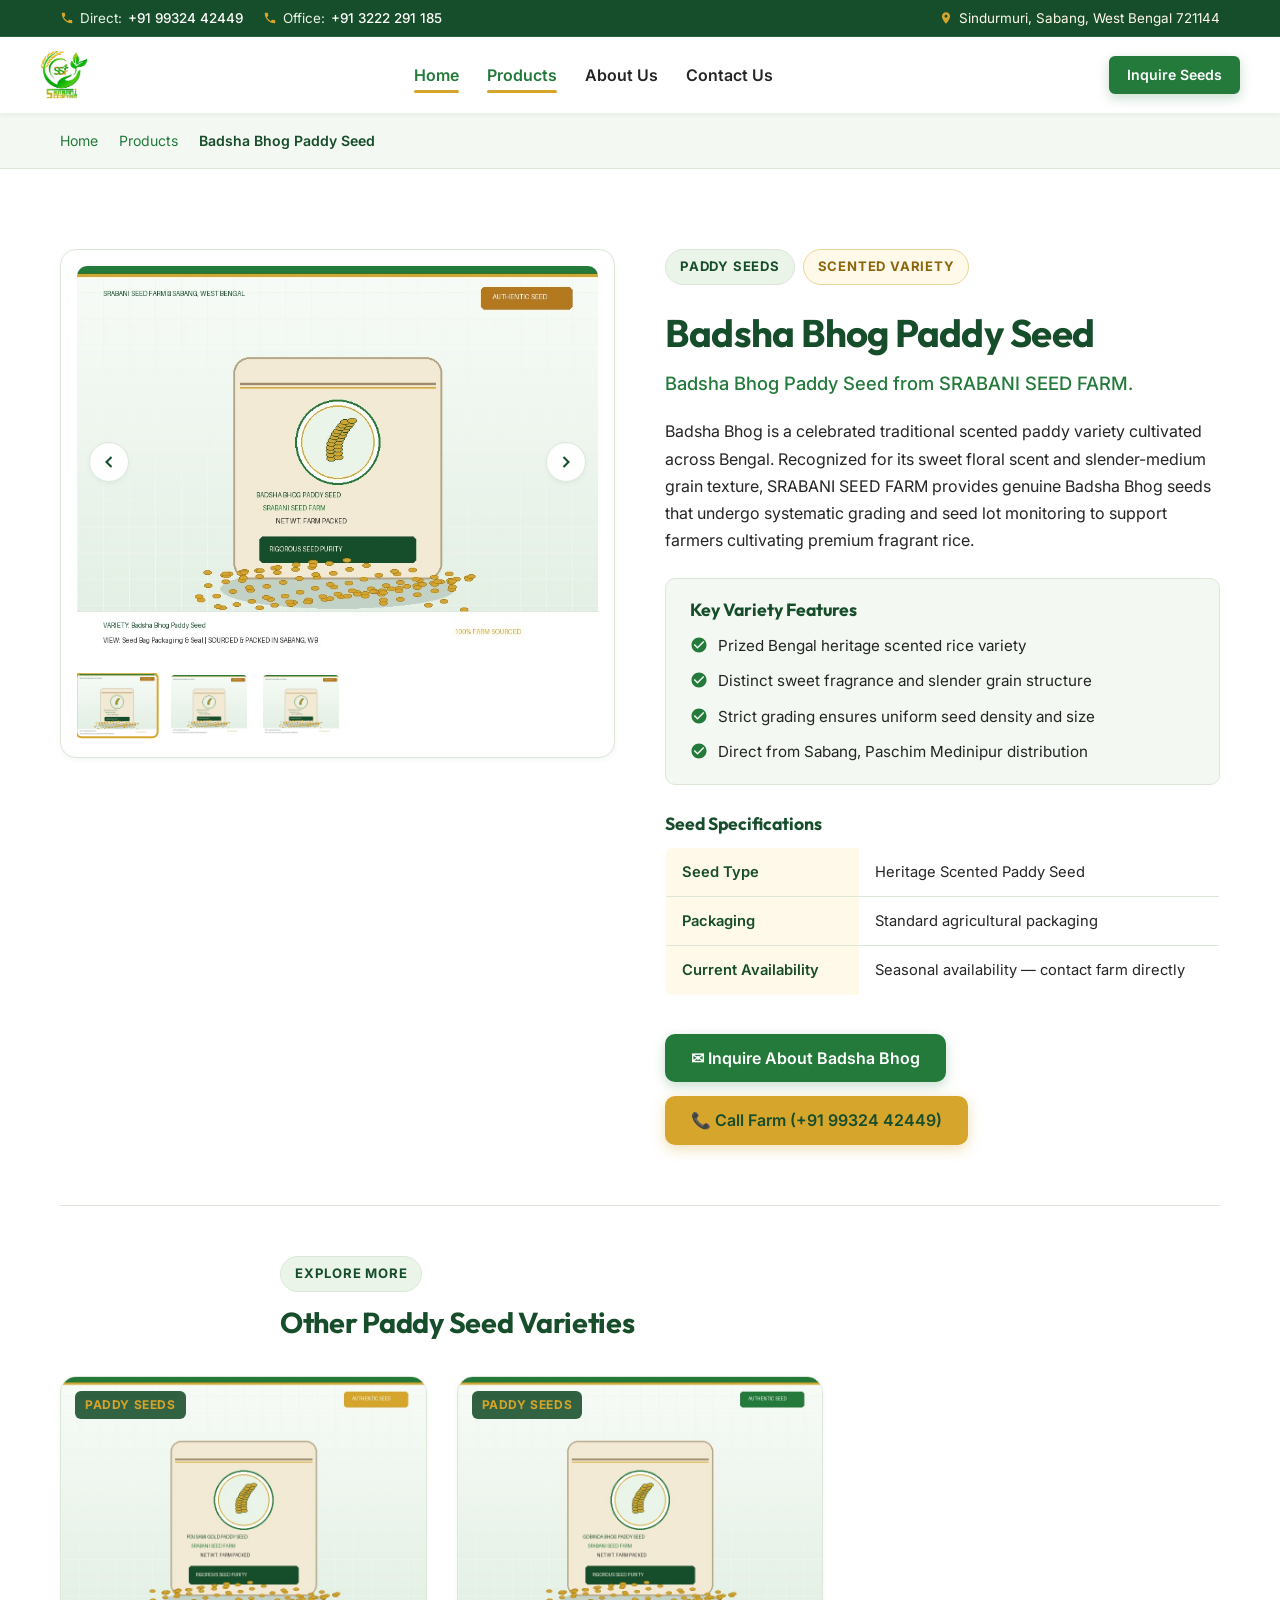
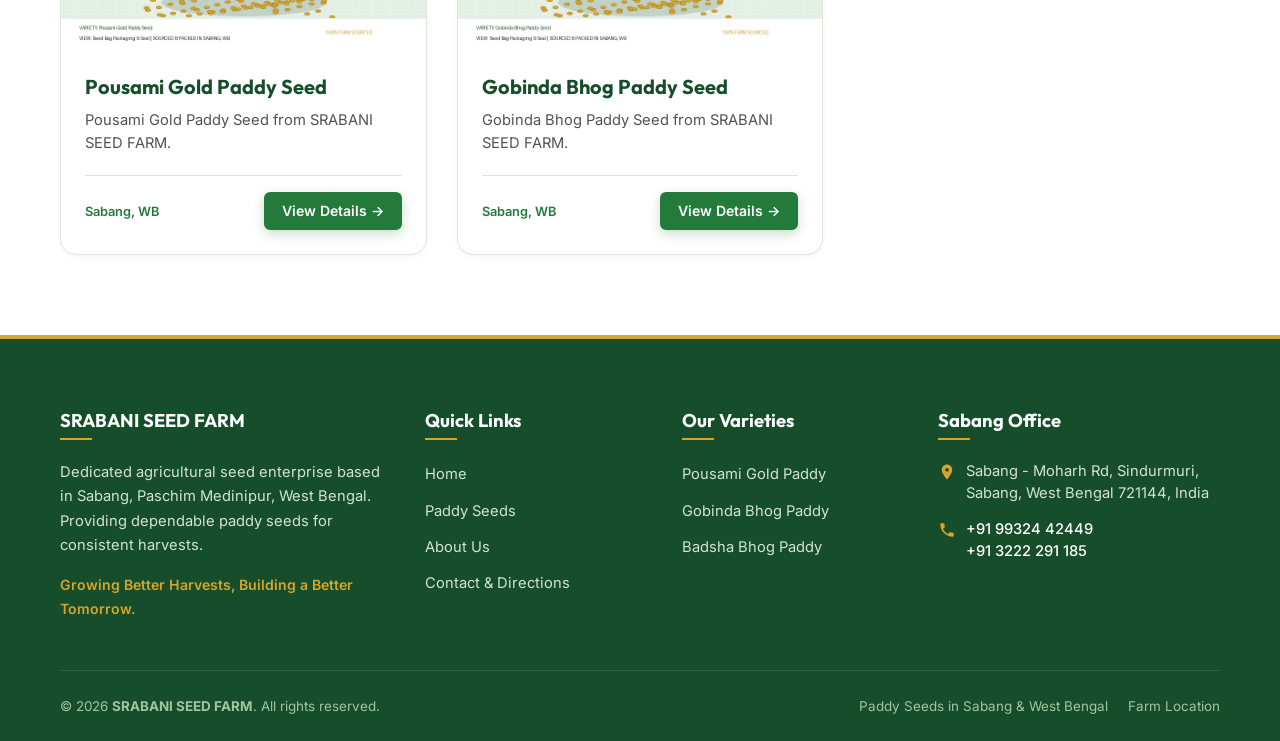
==== commit 64bcaf39: "Update favicon and logo references across the site; replace SVGs with PNGs" ====
--- a/products/badsha-bhog/index.html
+++ b/products/badsha-bhog/index.html
@@ -23,7 +23,7 @@
   <meta name="twitter:image" content="https://srabaniseedfarm.com/assets/images/products/badsha-bhog-1.jpg">
 
   <!-- Favicon & Manifest -->
-  <link rel="icon" type="image/svg+xml" href="../../assets/images/favicon.svg">
+  <link rel="icon" type="image/svg+xml" href="../../assets/images/logo.png">
   <link rel="manifest" href="../../manifest.webmanifest">
   <meta name="theme-color" content="#237A3B">
 
@@ -133,7 +133,7 @@
   <header class="site-header">
     <div class="container navbar">
       <a href="../../index.html" class="brand-link" aria-label="SRABANI SEED FARM Homepage">
-        <img src="../../assets/images/logo.svg" alt="SRABANI SEED FARM – Agricultural Seeds" class="brand-logo-img" width="220" height="55">
+        <img src="../../assets/images/logo.png" alt="SRABANI SEED FARM – Agricultural Seeds" class="brand-logo-img" width="220" height="55">
       </a>
       <nav aria-label="Main Navigation">
         <ul class="nav-menu">
@@ -153,7 +153,7 @@
   <!-- Mobile Drawer -->
   <div class="mobile-drawer" role="dialog" aria-modal="true" aria-label="Mobile Navigation Drawer">
     <div class="mobile-drawer-header">
-      <img src="../../assets/images/logo.svg" alt="SRABANI SEED FARM" width="160" height="40">
+      <img src="../../assets/images/logo.png" alt="SRABANI SEED FARM" width="160" height="40">
       <button type="button" class="mobile-drawer-close" aria-label="Close navigation menu">&times;</button>
     </div>
     <ul class="mobile-nav-list">
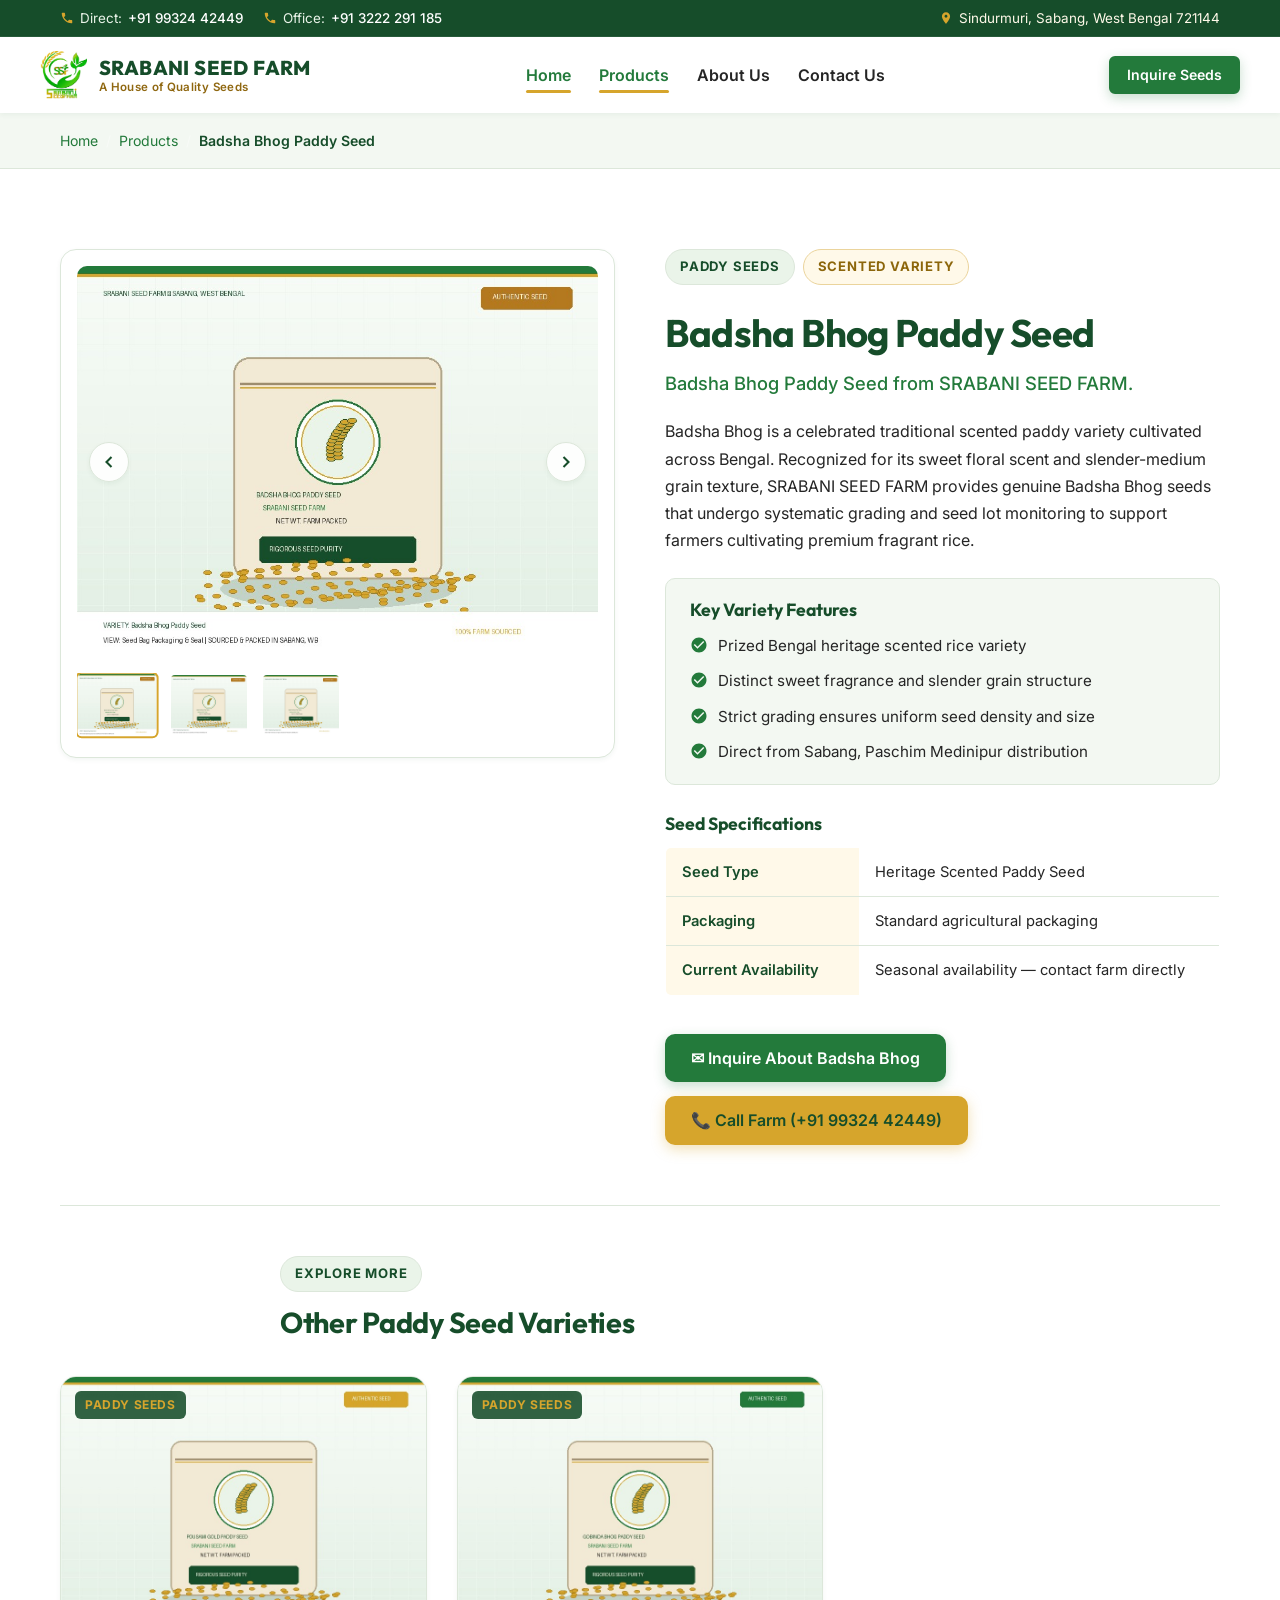
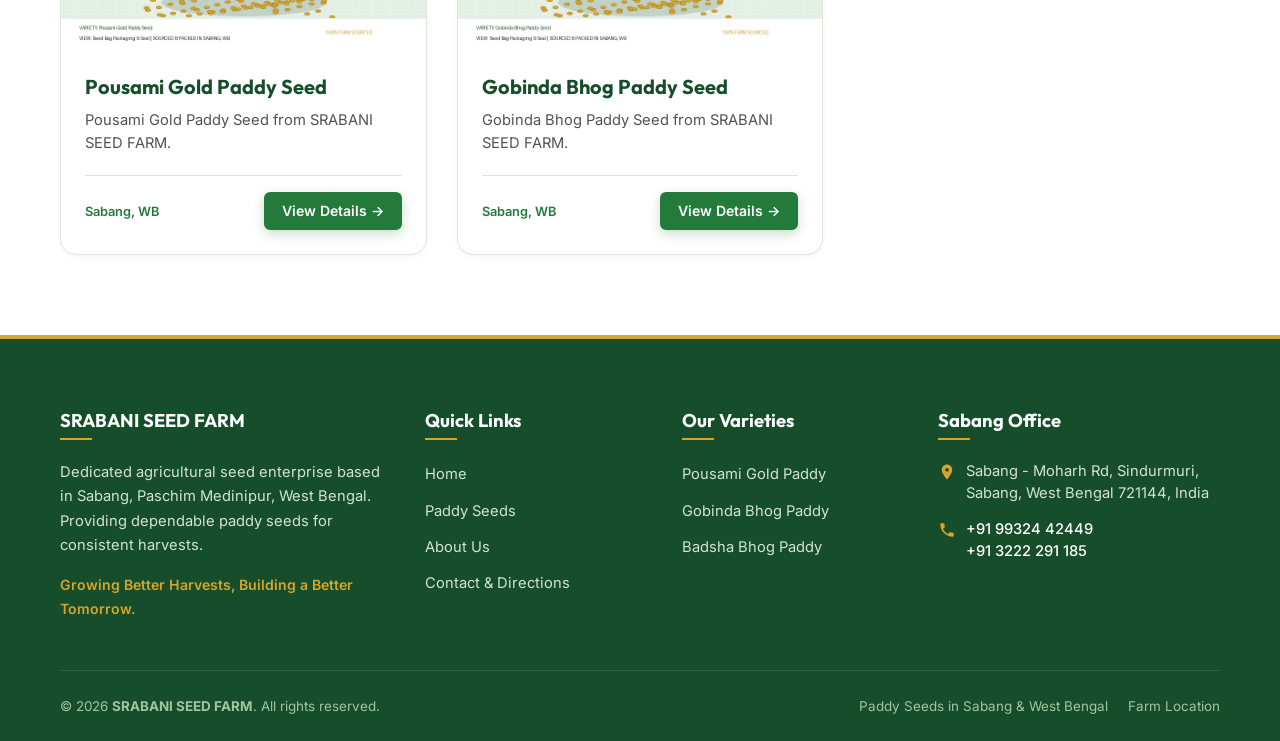
==== commit 47f76cca: "Refactor branding elements across multiple pages; update logo size and add tagline" ====
--- a/products/badsha-bhog/index.html
+++ b/products/badsha-bhog/index.html
@@ -133,7 +133,11 @@
   <header class="site-header">
     <div class="container navbar">
       <a href="../../index.html" class="brand-link" aria-label="SRABANI SEED FARM Homepage">
-        <img src="../../assets/images/logo.png" alt="SRABANI SEED FARM – Agricultural Seeds" class="brand-logo-img" width="220" height="55">
+        <img src="../../assets/images/logo.png" alt="SRABANI SEED FARM – Agricultural Seeds" class="brand-logo-img" width="48" height="48">
+        <div class="brand-text">
+          <span class="brand-title">SRABANI SEED FARM</span>
+          <span class="brand-tagline">A House of Quality Seeds</span>
+        </div>
       </a>
       <nav aria-label="Main Navigation">
         <ul class="nav-menu">
@@ -153,7 +157,13 @@
   <!-- Mobile Drawer -->
   <div class="mobile-drawer" role="dialog" aria-modal="true" aria-label="Mobile Navigation Drawer">
     <div class="mobile-drawer-header">
-      <img src="../../assets/images/logo.png" alt="SRABANI SEED FARM" width="160" height="40">
+      <a href="../../index.html" class="brand-link" aria-label="SRABANI SEED FARM Homepage">
+        <img src="../../assets/images/logo.png" alt="SRABANI SEED FARM" class="brand-logo-img" width="40" height="40">
+        <div class="brand-text">
+          <span class="brand-title">SRABANI SEED FARM</span>
+          <span class="brand-tagline">A House of Quality Seeds</span>
+        </div>
+      </a>
       <button type="button" class="mobile-drawer-close" aria-label="Close navigation menu">&times;</button>
     </div>
     <ul class="mobile-nav-list">
--- a/assets/css/style.css
+++ b/assets/css/style.css
@@ -15,6 +15,7 @@
   --dark-green: #164D2A;
   --golden: #D6A52C;
   --golden-hover: #BF8E1B;
+  --golden-dark: #8F6710;
   --golden-light: #FFF4D6;
   --white: #FFFFFF;
   --light-green: #EAF4E9;
@@ -346,11 +347,46 @@
   align-items: center;
   gap: 12px;
   text-decoration: none;
+  line-height: 1;
 }
 
 .brand-logo-img {
   height: 48px;
   width: auto;
+  flex-shrink: 0;
+  display: block;
+}
+
+.brand-text {
+  display: flex;
+  flex-direction: column;
+  justify-content: center;
+  text-align: left;
+}
+
+.brand-title {
+  font-family: var(--font-heading);
+  font-size: 1.25rem;
+  font-weight: 800;
+  line-height: 1.15;
+  color: var(--dark-green);
+  letter-spacing: 0.02em;
+  text-transform: uppercase;
+  transition: color var(--transition-fast);
+}
+
+.brand-link:hover .brand-title {
+  color: var(--primary-green);
+}
+
+.brand-tagline {
+  font-family: var(--font-sans);
+  font-size: 0.72rem;
+  font-weight: 600;
+  line-height: 1.2;
+  color: var(--golden-dark);
+  letter-spacing: 0.03em;
+  margin-top: 2px;
 }
 
 .nav-menu {
@@ -439,6 +475,22 @@
   border-bottom: 1px solid var(--border-light);
 }
 
+.mobile-drawer-header .brand-link {
+  gap: 10px;
+}
+
+.mobile-drawer-header .brand-logo-img {
+  height: 40px;
+}
+
+.mobile-drawer-header .brand-title {
+  font-size: 1rem;
+}
+
+.mobile-drawer-header .brand-tagline {
+  font-size: 0.65rem;
+}
+
 .mobile-drawer-close {
   background: none;
   border: none;
--- a/assets/css/responsive.css
+++ b/assets/css/responsive.css
@@ -4,6 +4,18 @@
 
 /* Large Tablets & Small Laptops (<= 1024px) */
 @media (max-width: 1024px) {
+  .nav-menu {
+    gap: 16px;
+  }
+
+  .brand-title {
+    font-size: 1.15rem;
+  }
+
+  .brand-tagline {
+    font-size: 0.68rem;
+  }
+
   .hero-title {
     font-size: 2.8rem;
   }
@@ -72,6 +84,18 @@
     display: none;
   }
 
+  .brand-logo-img {
+    height: 44px;
+  }
+
+  .brand-title {
+    font-size: 1.1rem;
+  }
+
+  .brand-tagline {
+    font-size: 0.68rem;
+  }
+
   /* Hero */
   .hero-section {
     padding: 60px 0 75px;
@@ -177,8 +201,20 @@
     font-size: 1.85rem;
   }
 
+  .brand-link {
+    gap: 9px;
+  }
+
   .brand-logo-img {
-    height: 40px;
+    height: 38px;
+  }
+
+  .brand-title {
+    font-size: 0.95rem;
+  }
+
+  .brand-tagline {
+    font-size: 0.62rem;
   }
 
   .highlights-grid {
@@ -210,6 +246,25 @@
   .carousel-thumb-btn {
     flex: 0 0 65px;
     height: 52px;
+  }
+}
+
+/* Extra Small Phones (<= 360px) */
+@media (max-width: 360px) {
+  .brand-link {
+    gap: 7px;
+  }
+
+  .brand-logo-img {
+    height: 34px;
+  }
+
+  .brand-title {
+    font-size: 0.85rem;
+  }
+
+  .brand-tagline {
+    font-size: 0.55rem;
   }
 }
 
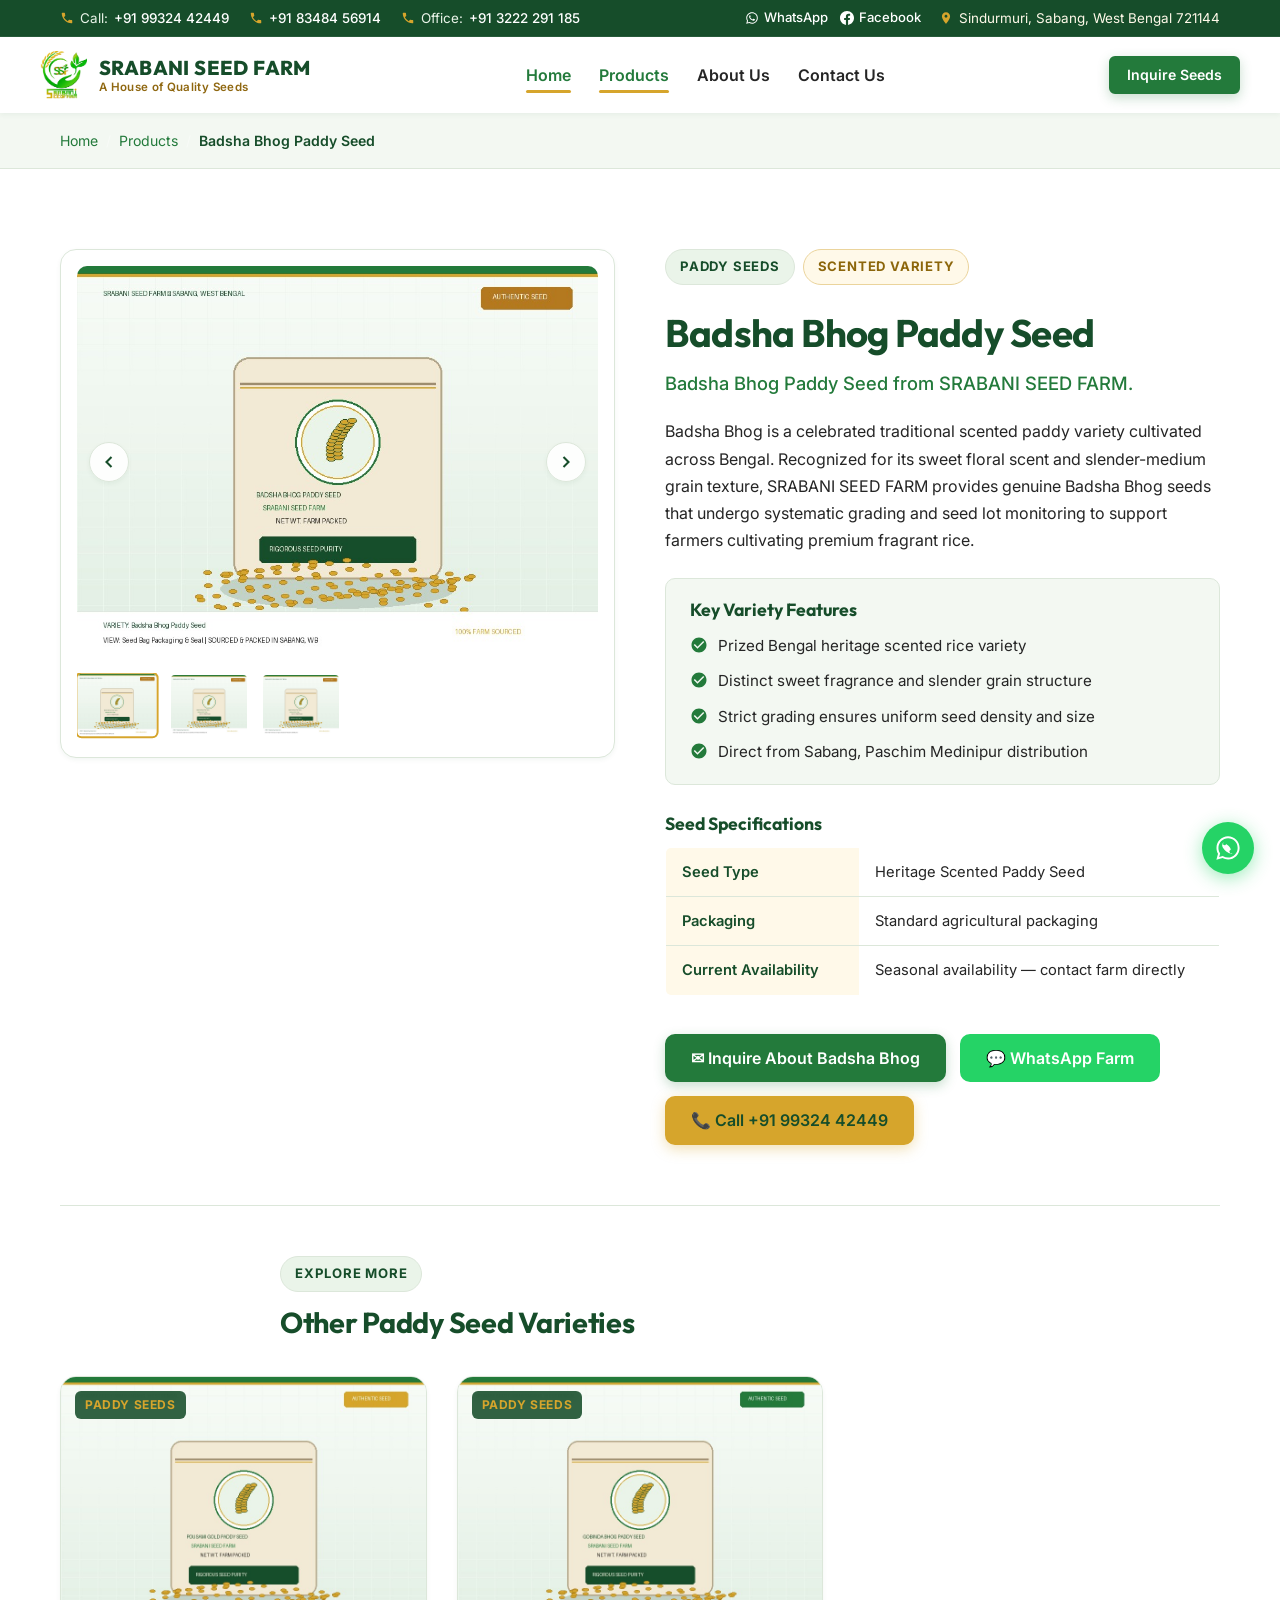
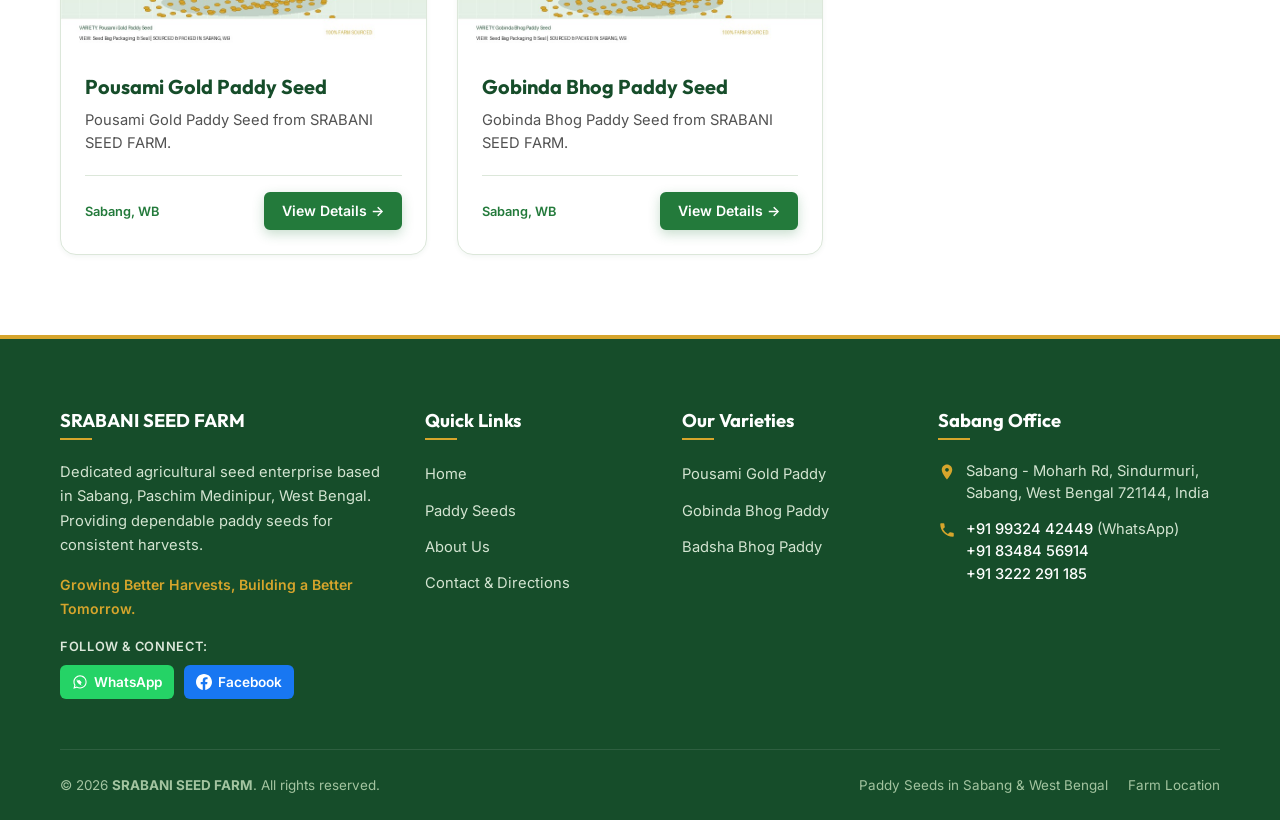
==== commit bb68a22b: "add wp" ====
--- a/products/badsha-bhog/index.html
+++ b/products/badsha-bhog/index.html
@@ -88,7 +88,8 @@
           "seller": {
             "@type": "LocalBusiness",
             "name": "SRABANI SEED FARM",
-            "telephone": "+919932442449",
+            "telephone": ["+919932442449", "+918348456914"],
+            "sameAs": ["https://www.facebook.com/share/1JAVYuC28b/"],
             "address": {
               "@type": "PostalAddress",
               "streetAddress": "Sabang - Moharh Rd, Sindurmuri",
@@ -113,8 +114,12 @@
       <ul class="top-info-list">
         <li class="top-info-item">
           <svg viewBox="0 0 24 24"><path d="M6.62 10.79a15.053 15.053 0 006.59 6.59l2.2-2.2c.27-.27.67-.36 1.02-.24 1.12.37 2.33.57 3.57.57.55 0 1 .45 1 1V20c0 .55-.45 1-1 1-9.39 0-17-7.61-17-17 0-.55.45-1 1-1h3.5c.55 0 1 .45 1 1 0 1.25.2 2.45.57 3.57.11.35.03.74-.25 1.02l-2.2 2.2z"/></svg>
-          <span>Direct:</span>
+          <span>Call:</span>
           <a href="tel:+919932442449" class="top-info-link">+91 99324 42449</a>
+        </li>
+        <li class="top-info-item">
+          <svg viewBox="0 0 24 24"><path d="M6.62 10.79a15.053 15.053 0 006.59 6.59l2.2-2.2c.27-.27.67-.36 1.02-.24 1.12.37 2.33.57 3.57.57.55 0 1 .45 1 1V20c0 .55-.45 1-1 1-9.39 0-17-7.61-17-17 0-.55.45-1 1-1h3.5c.55 0 1 .45 1 1 0 1.25.2 2.45.57 3.57.11.35.03.74-.25 1.02l-2.2 2.2z"/></svg>
+          <a href="tel:+918348456914" class="top-info-link">+91 83484 56914</a>
         </li>
         <li class="top-info-item">
           <svg viewBox="0 0 24 24"><path d="M20 15.5c-1.25 0-2.45-.2-3.57-.57a1.02 1.02 0 00-1.02.24l-2.2 2.2a15.053 15.053 0 01-6.59-6.59l2.2-2.2c.28-.28.36-.67.25-1.02A11.36 11.36 0 018.5 4c0-.55-.45-1-1-1H4c-.55 0-1 .45-1 1 0 9.39 7.61 17 17 17 .55 0 1-.45 1-1v-3.5c0-.55-.45-1-1-1z"/></svg>
@@ -122,9 +127,21 @@
           <a href="tel:+913222291185" class="top-info-link">+91 3222 291 185</a>
         </li>
       </ul>
-      <div class="top-location-badge">
-        <svg width="14" height="14" viewBox="0 0 24 24" fill="#D6A52C"><path d="M12 2C8.13 2 5 5.13 5 9c0 5.25 7 13 7 13s7-7.75 7-13c0-3.87-3.13-7-7-7zm0 9.5c-1.38 0-2.5-1.12-2.5-2.5s1.12-2.5 2.5-2.5 2.5 1.12 2.5 2.5-1.12 2.5-2.5 2.5z"/></svg>
-        <span>Sindurmuri, Sabang, West Bengal 721144</span>
+      <div class="top-bar-right">
+        <div class="top-social-links">
+          <a href="https://wa.me/919932442449" class="top-social-link top-whatsapp-link" target="_blank" rel="noopener noreferrer" aria-label="Chat on WhatsApp" title="WhatsApp: +91 99324 42449">
+            <svg viewBox="0 0 24 24"><path d="M12.04 2C6.58 2 2.13 6.45 2.13 11.91C2.13 13.66 2.59 15.36 3.45 16.86L2.05 22L7.3 20.62C8.75 21.41 10.38 21.83 12.04 21.83C17.5 21.83 21.95 17.38 21.95 11.92C21.95 9.27 20.92 6.78 19.05 4.91C17.18 3.04 14.69 2 12.04 2M12.05 3.67C14.25 3.67 16.31 4.53 17.87 6.09C19.42 7.65 20.28 9.72 20.28 11.92C20.28 16.46 16.58 20.15 12.04 20.15C10.56 20.15 9.11 19.76 7.85 19L7.55 18.83L4.43 19.65L5.26 16.61L5.06 16.29C4.24 15 3.8 13.47 3.8 11.91C3.81 7.37 7.5 3.67 12.05 3.67M8.53 7.33C8.37 7.33 8.1 7.39 7.87 7.64C7.65 7.89 7 8.5 7 9.71C7 10.93 7.89 12.1 8.01 12.27C8.14 12.44 9.76 14.94 12.25 16C12.84 16.27 13.3 16.42 13.66 16.53C14.25 16.72 14.79 16.69 15.22 16.63C15.7 16.56 16.68 16.03 16.89 15.45C17.1 14.87 17.1 14.38 17.04 14.27C16.97 14.17 16.81 14.11 16.56 13.99C16.32 13.86 15.12 13.27 14.9 13.19C14.67 13.1 14.51 13.06 14.35 13.31C14.19 13.55 13.73 14.11 13.58 14.27C13.44 14.44 13.3 14.46 13.06 14.34C12.82 14.21 11.8 13.88 10.6 12.81C9.65 11.97 9.02 10.92 8.89 10.68C8.77 10.43 8.88 10.31 9 10.19C9.11 10.08 9.24 9.91 9.36 9.77C9.48 9.63 9.53 9.53 9.61 9.36C9.69 9.2 9.65 9.06 9.59 8.94C9.53 8.82 9.08 7.67 8.87 7.21C8.68 6.74 8.5 6.82 8.35 6.82C8.21 6.81 8.06 6.81 7.9 6.81L8.53 7.33Z"/></svg>
+            <span>WhatsApp</span>
+          </a>
+          <a href="https://www.facebook.com/share/1JAVYuC28b/" class="top-social-link top-facebook-link" target="_blank" rel="noopener noreferrer" aria-label="Visit Facebook page" title="Facebook">
+            <svg viewBox="0 0 24 24"><path d="M24 12.073c0-6.627-5.373-12-12-12s-12 5.373-12 12c0 5.99 4.388 10.954 10.125 11.854v-8.385H7.078v-3.47h3.047V9.43c0-3.007 1.792-4.669 4.533-4.669 1.312 0 2.686.235 2.686.235v2.953H15.83c-1.491 0-1.956.925-1.956 1.874v2.25h3.328l-.532 3.47h-2.796v8.385C19.612 23.027 24 18.062 24 12.073z"/></svg>
+            <span>Facebook</span>
+          </a>
+        </div>
+        <div class="top-location-badge">
+          <svg width="14" height="14" viewBox="0 0 24 24" fill="#D6A52C"><path d="M12 2C8.13 2 5 5.13 5 9c0 5.25 7 13 7 13s7-7.75 7-13c0-3.87-3.13-7-7-7zm0 9.5c-1.38 0-2.5-1.12-2.5-2.5s1.12-2.5 2.5-2.5 2.5 1.12 2.5 2.5-1.12 2.5-2.5 2.5z"/></svg>
+          <span>Sindurmuri, Sabang, West Bengal 721144</span>
+        </div>
       </div>
     </div>
   </aside>
@@ -174,7 +191,10 @@
     </ul>
     <div class="mobile-drawer-contact">
       <p style="font-size: 0.85rem; color: #525252; margin-bottom: 8px;"><strong>Farm Address:</strong><br>Sabang - Moharh Rd, Sindurmuri, Sabang, WB 721144</p>
-      <a href="tel:+919932442449" class="btn btn-sm btn-primary btn-block">📞 Call +91 99324 42449</a>
+      <a href="tel:+919932442449" class="btn btn-sm btn-primary btn-block" style="margin-bottom: 8px;">📞 Call +91 99324 42449</a>
+      <a href="tel:+918348456914" class="btn btn-sm btn-outline-green btn-block" style="margin-bottom: 8px;">📞 Call +91 83484 56914</a>
+      <a href="https://wa.me/919932442449" target="_blank" rel="noopener noreferrer" class="btn btn-sm btn-whatsapp btn-block" style="margin-bottom: 8px;">💬 Chat on WhatsApp</a>
+      <a href="https://www.facebook.com/share/1JAVYuC28b/" target="_blank" rel="noopener noreferrer" class="btn btn-sm btn-facebook btn-block">🌐 Visit Facebook Page</a>
     </div>
   </div>
   <div class="mobile-drawer-overlay"></div>
@@ -295,8 +315,11 @@
               <a id="inquireProductBtn" href="../../contact.html?product=Badsha%20Bhog%20Paddy%20Seed" class="btn btn-primary">
                 ✉ Inquire About Badsha Bhog
               </a>
+              <a href="https://wa.me/919932442449?text=Hello%20SRABANI%20SEED%20FARM,%20I%20would%20like%20to%20inquire%20about%20Badsha%20Bhog%20paddy%20seeds." target="_blank" rel="noopener noreferrer" class="btn btn-whatsapp">
+                💬 WhatsApp Farm
+              </a>
               <a href="tel:+919932442449" class="btn btn-golden">
-                📞 Call Farm (+91 99324 42449)
+                📞 Call +91 99324 42449
               </a>
             </div>
           </div>
@@ -359,8 +382,21 @@
           <p class="footer-about-text">
             Dedicated agricultural seed enterprise based in Sabang, Paschim Medinipur, West Bengal. Providing dependable paddy seeds for consistent harvests.
           </p>
-          <div style="color: var(--golden); font-size: 0.88rem; font-weight: 600;">
+          <div style="color: var(--golden); font-size: 0.88rem; font-weight: 600; margin-bottom: 12px;">
             Growing Better Harvests, Building a Better Tomorrow.
+          </div>
+          <div class="footer-social-wrap">
+            <span class="footer-social-title">Follow &amp; Connect:</span>
+            <div class="footer-social-links">
+              <a href="https://wa.me/919932442449" class="footer-social-btn footer-whatsapp-btn" target="_blank" rel="noopener noreferrer" aria-label="Chat on WhatsApp">
+                <svg viewBox="0 0 24 24"><path d="M12.04 2C6.58 2 2.13 6.45 2.13 11.91C2.13 13.66 2.59 15.36 3.45 16.86L2.05 22L7.3 20.62C8.75 21.41 10.38 21.83 12.04 21.83C17.5 21.83 21.95 17.38 21.95 11.92C21.95 9.27 20.92 6.78 19.05 4.91C17.18 3.04 14.69 2 12.04 2M12.05 3.67C14.25 3.67 16.31 4.53 17.87 6.09C19.42 7.65 20.28 9.72 20.28 11.92C20.28 16.46 16.58 20.15 12.04 20.15C10.56 20.15 9.11 19.76 7.85 19L7.55 18.83L4.43 19.65L5.26 16.61L5.06 16.29C4.24 15 3.8 13.47 3.8 11.91C3.81 7.37 7.5 3.67 12.05 3.67M8.53 7.33C8.37 7.33 8.1 7.39 7.87 7.64C7.65 7.89 7 8.5 7 9.71C7 10.93 7.89 12.1 8.01 12.27C8.14 12.44 9.76 14.94 12.25 16C12.84 16.27 13.3 16.42 13.66 16.53C14.25 16.72 14.79 16.69 15.22 16.63C15.7 16.56 16.03 16.68 15.45 16.89C14.87 17.1 14.38 17.1 14.27 17.04C14.17 16.97 14.11 16.81 13.99 16.56C13.86 16.32 13.27 15.12 13.19 14.9C13.1 14.67 13.06 14.51 13.31 14.35C13.55 14.19 14.11 13.73 14.27 13.58C14.44 13.44 14.46 13.3 14.34 13.06C14.21 12.82 13.88 11.8 12.81 10.6C11.97 9.65 10.92 9.02 10.68 8.89C10.43 8.77 10.31 8.88 10.19 9C10.08 9.11 9.91 9.24 9.77 9.36C9.63 9.48 9.53 9.53 9.36 9.61C9.2 9.69 9.06 9.65 8.94 9.59C8.82 9.53 7.67 9.08 7.21 8.87C6.74 8.68 6.82 8.5 6.82 8.35C6.81 8.21 6.81 8.06 6.81 7.9L7.33 8.53Z"/></svg>
+                <span>WhatsApp</span>
+              </a>
+              <a href="https://www.facebook.com/share/1JAVYuC28b/" class="footer-social-btn footer-facebook-btn" target="_blank" rel="noopener noreferrer" aria-label="Visit Facebook page">
+                <svg viewBox="0 0 24 24"><path d="M24 12.073c0-6.627-5.373-12-12-12s-12 5.373-12 12c0 5.99 4.388 10.954 10.125 11.854v-8.385H7.078v-3.47h3.047V9.43c0-3.007 1.792-4.669 4.533-4.669 1.312 0 2.686.235 2.686.235v2.953H15.83c-1.491 0-1.956.925-1.956 1.874v2.25h3.328l-.532 3.47h-2.796v8.385C19.612 23.027 24 18.062 24 12.073z"/></svg>
+                <span>Facebook</span>
+              </a>
+            </div>
           </div>
         </div>
         <div>
@@ -390,7 +426,8 @@
             <li class="footer-contact-item">
               <svg viewBox="0 0 24 24"><path d="M6.62 10.79a15.053 15.053 0 006.59 6.59l2.2-2.2c.27-.27.67-.36 1.02-.24 1.12.37 2.33.57 3.57.57.55 0 1 .45 1 1V20c0 .55-.45 1-1 1-9.39 0-17-7.61-17-17 0-.55.45-1 1-1h3.5c.55 0 1 .45 1 1 0 1.25.2 2.45.57 3.57.11.35.03.74-.25 1.02l-2.2 2.2z"/></svg>
               <div>
-                <a href="tel:+919932442449">+91 99324 42449</a><br>
+                <a href="tel:+919932442449">+91 99324 42449</a> (WhatsApp)<br>
+                <a href="tel:+918348456914">+91 83484 56914</a><br>
                 <a href="tel:+913222291185">+91 3222 291 185</a>
               </div>
             </li>
@@ -412,13 +449,21 @@
   <aside class="floating-contact-bar" aria-label="Mobile quick actions">
     <div class="floating-contact-inner">
       <a href="tel:+919932442449" class="btn btn-sm btn-primary">
-        📞 Call Farm
+        📞 Call
+      </a>
+      <a href="https://wa.me/919932442449?text=Hello%20SRABANI%20SEED%20FARM,%20I%20would%20like%20to%20inquire%20about%20Badsha%20Bhog%20paddy%20seeds." class="btn btn-sm btn-whatsapp" target="_blank" rel="noopener noreferrer">
+        💬 WhatsApp
       </a>
       <a href="../../contact.html?product=Badsha%20Bhog" class="btn btn-sm btn-golden">
         ✉ Inquire
       </a>
     </div>
   </aside>
+
+  <!-- Floating Desktop/Mobile WhatsApp Button -->
+  <a href="https://wa.me/919932442449?text=Hello%20SRABANI%20SEED%20FARM,%20I%20would%20like%20to%20inquire%20about%20Badsha%20Bhog%20paddy%20seeds." class="floating-whatsapp-btn" target="_blank" rel="noopener noreferrer" aria-label="Chat with SRABANI SEED FARM on WhatsApp" title="Chat on WhatsApp: +91 99324 42449">
+    <svg viewBox="0 0 24 24"><path d="M12.04 2C6.58 2 2.13 6.45 2.13 11.91C2.13 13.66 2.59 15.36 3.45 16.86L2.05 22L7.3 20.62C8.75 21.41 10.38 21.83 12.04 21.83C17.5 21.83 21.95 17.38 21.95 11.92C21.95 9.27 20.92 6.78 19.05 4.91C17.18 3.04 14.69 2 12.04 2M12.05 3.67C14.25 3.67 16.31 4.53 17.87 6.09C19.42 7.65 20.28 9.72 20.28 11.92C20.28 16.46 16.58 20.15 12.04 20.15C10.56 20.15 9.11 19.76 7.85 19L7.55 18.83L4.43 19.65L5.26 16.61L5.06 16.29C4.24 15 3.8 13.47 3.8 11.91C3.81 7.37 7.5 3.67 12.05 3.67M8.53 7.33C8.37 7.33 8.1 7.39 7.87 7.64C7.65 7.89 7 8.5 7 9.71C7 10.93 7.89 12.1 8.01 12.27C8.14 12.44 9.76 14.94 12.25 16C12.84 16.27 13.3 16.42 13.66 16.53C14.25 16.72 14.79 16.69 15.22 16.63C15.7 16.56 16.03 16.68 15.45 16.89C14.87 17.1 14.38 17.1 14.27 17.04C14.17 16.97 14.11 16.81 13.99 16.56C13.86 16.32 13.27 15.12 13.19 14.9C13.1 14.67 13.06 14.51 13.31 14.35C13.55 14.19 14.11 13.73 14.27 13.58C14.44 13.44 14.46 13.3 14.34 13.06C14.21 12.82 13.88 11.8 12.81 10.6C11.97 9.65 10.92 9.02 10.68 8.89C10.43 8.77 10.31 8.88 10.19 9C10.08 9.11 9.91 9.24 9.77 9.36C9.63 9.48 9.53 9.53 9.36 9.61C9.2 9.69 9.06 9.65 8.94 9.59C8.82 9.53 7.67 9.08 7.21 8.87C6.74 8.68 6.82 8.5 6.82 8.35C6.81 8.21 6.81 8.06 6.81 7.9L7.33 8.53Z"/></svg>
+  </a>
 
   <!-- JavaScript -->
   <script src="../../assets/js/main.js" defer></script>
--- a/assets/css/style.css
+++ b/assets/css/style.css
@@ -236,6 +236,30 @@
   color: var(--white);
 }
 
+.btn-whatsapp {
+  background-color: #25D366;
+  color: #FFFFFF;
+  border-color: #25D366;
+}
+
+.btn-whatsapp:hover {
+  background-color: #20BA5A;
+  color: #FFFFFF;
+  border-color: #20BA5A;
+}
+
+.btn-facebook {
+  background-color: #1877F2;
+  color: #FFFFFF;
+  border-color: #1877F2;
+}
+
+.btn-facebook:hover {
+  background-color: #166FE5;
+  color: #FFFFFF;
+  border-color: #166FE5;
+}
+
 .btn-sm {
   padding: 8px 16px;
   font-size: 0.88rem;
@@ -323,6 +347,43 @@
   align-items: center;
   gap: 6px;
   color: var(--cream);
+}
+
+.top-bar-right {
+  display: flex;
+  align-items: center;
+  gap: 18px;
+  flex-wrap: wrap;
+}
+
+.top-social-links {
+  display: inline-flex;
+  align-items: center;
+  gap: 12px;
+}
+
+.top-social-link {
+  display: inline-flex;
+  align-items: center;
+  gap: 5px;
+  color: var(--white);
+  font-size: 0.82rem;
+  font-weight: 500;
+  transition: color var(--transition-fast);
+}
+
+.top-social-link svg {
+  width: 14px;
+  height: 14px;
+  fill: currentColor;
+}
+
+.top-whatsapp-link:hover {
+  color: #25D366;
+}
+
+.top-facebook-link:hover {
+  color: #5B9DFF;
 }
 
 /* Main Navbar */
@@ -1534,6 +1595,60 @@
   text-decoration: underline;
 }
 
+.footer-social-wrap {
+  margin-top: 16px;
+}
+
+.footer-social-title {
+  display: block;
+  font-size: 0.8rem;
+  text-transform: uppercase;
+  letter-spacing: 0.05em;
+  color: var(--border-light);
+  margin-bottom: 8px;
+  font-weight: 600;
+}
+
+.footer-social-links {
+  display: flex;
+  align-items: center;
+  gap: 10px;
+  flex-wrap: wrap;
+}
+
+.footer-social-btn {
+  display: inline-flex;
+  align-items: center;
+  gap: 6px;
+  padding: 6px 12px;
+  border-radius: var(--radius-sm);
+  font-size: 0.85rem;
+  font-weight: 600;
+  text-decoration: none;
+  transition: transform var(--transition-fast), filter var(--transition-fast);
+}
+
+.footer-social-btn svg {
+  width: 16px;
+  height: 16px;
+  fill: currentColor;
+}
+
+.footer-social-btn:hover {
+  transform: translateY(-2px);
+  filter: brightness(1.1);
+}
+
+.footer-whatsapp-btn {
+  background-color: #25D366;
+  color: #FFFFFF;
+}
+
+.footer-facebook-btn {
+  background-color: #1877F2;
+  color: #FFFFFF;
+}
+
 /* Footer Bottom */
 .footer-bottom {
   padding-top: 24px;
@@ -1579,8 +1694,38 @@
 
 .floating-contact-inner {
   display: grid;
-  grid-template-columns: 1fr 1fr;
-  gap: 10px;
+  grid-template-columns: 1fr 1.15fr 1fr;
+  gap: 8px;
+}
+
+.floating-whatsapp-btn {
+  position: fixed;
+  bottom: 26px;
+  right: 26px;
+  width: 52px;
+  height: 52px;
+  border-radius: 50%;
+  background-color: #25D366;
+  color: #FFFFFF;
+  display: flex;
+  align-items: center;
+  justify-content: center;
+  box-shadow: 0 4px 18px rgba(37, 211, 102, 0.45);
+  z-index: 995;
+  transition: transform var(--transition-fast), box-shadow var(--transition-fast);
+  text-decoration: none;
+}
+
+.floating-whatsapp-btn:hover {
+  transform: scale(1.08);
+  box-shadow: 0 6px 22px rgba(37, 211, 102, 0.6);
+  color: #FFFFFF;
+}
+
+.floating-whatsapp-btn svg {
+  width: 28px;
+  height: 28px;
+  fill: #FFFFFF;
 }
 
 /* 404 Specifics */
--- a/assets/css/responsive.css
+++ b/assets/css/responsive.css
@@ -56,6 +56,18 @@
 
   .floating-contact-bar {
     display: block;
+  }
+
+  .floating-whatsapp-btn {
+    bottom: 72px;
+    right: 14px;
+    width: 46px;
+    height: 46px;
+  }
+
+  .floating-whatsapp-btn svg {
+    width: 24px;
+    height: 24px;
   }
 
   /* Navigation adjustments */
@@ -246,6 +258,11 @@
   .carousel-thumb-btn {
     flex: 0 0 65px;
     height: 52px;
+  }
+
+  .floating-contact-inner .btn {
+    padding: 7px 4px;
+    font-size: 0.78rem;
   }
 }
 
